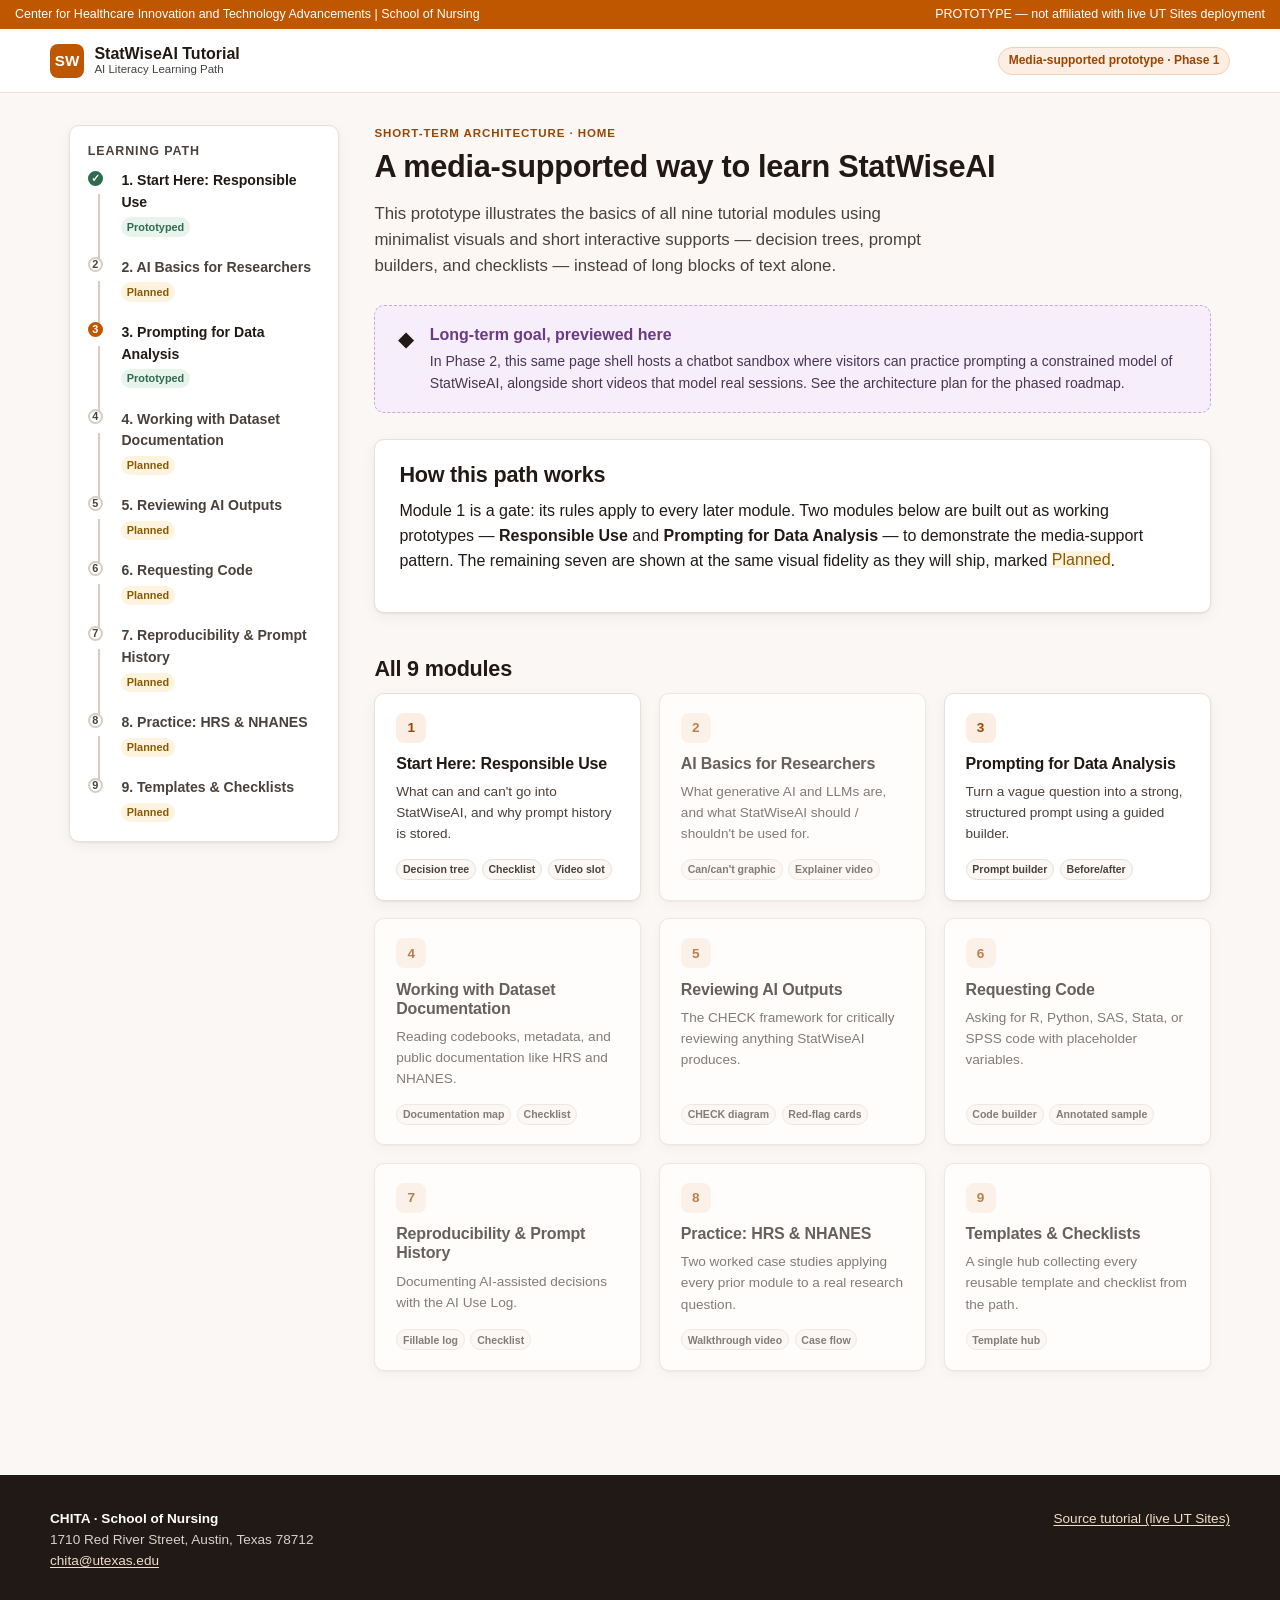
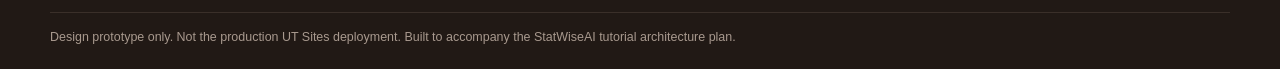
==== index.html @ 33d253f0 "StatWiseAI tutorial prototype — modules 1 and 3, preliminary user testing build" ====
<!DOCTYPE html>
<html lang="en">
<head>
<meta charset="UTF-8">
<meta name="viewport" content="width=device-width, initial-scale=1">
<title>StatWiseAI Tutorial — Media-Supported Learning Path (Prototype)</title>
<link rel="stylesheet" href="assets/styles.css">
</head>
<body>
<a class="skip-link" href="#main">Skip to main content</a>

<div class="brand-strip">
  <span>Center for Healthcare Innovation and Technology Advancements | School of Nursing</span>
  <span>PROTOTYPE — not affiliated with live UT Sites deployment</span>
</div>

<header class="site-header">
  <div class="site-header-inner">
    <a class="site-title" href="index.html">
      <span class="mark">SW</span>
      <span class="site-title-text">
        <strong>StatWiseAI Tutorial</strong>
        <span>AI Literacy Learning Path</span>
      </span>
    </a>
    <div class="header-actions">
      <span class="pill-badge">Media-supported prototype · Phase 1</span>
    </div>
  </div>
</header>

<div class="shell">
  <nav class="path-nav" aria-label="Tutorial module path">
    <h2>Learning path</h2>
    <ol>
      <li class="done">
        <span class="step-dot">✓</span>
        <a href="module-01-responsible-use.html">1. Start Here: Responsible Use</a>
        <span class="tag tag-built">Prototyped</span>
      </li>
      <li class="locked">
        <span class="step-dot">2</span>
        <a href="#" aria-disabled="true">2. AI Basics for Researchers</a>
        <span class="tag tag-planned">Planned</span>
      </li>
      <li class="active">
        <span class="step-dot">3</span>
        <a href="module-03-prompting.html">3. Prompting for Data Analysis</a>
        <span class="tag tag-built">Prototyped</span>
      </li>
      <li class="locked">
        <span class="step-dot">4</span>
        <a href="#" aria-disabled="true">4. Working with Dataset Documentation</a>
        <span class="tag tag-planned">Planned</span>
      </li>
      <li class="locked">
        <span class="step-dot">5</span>
        <a href="#" aria-disabled="true">5. Reviewing AI Outputs</a>
        <span class="tag tag-planned">Planned</span>
      </li>
      <li class="locked">
        <span class="step-dot">6</span>
        <a href="#" aria-disabled="true">6. Requesting Code</a>
        <span class="tag tag-planned">Planned</span>
      </li>
      <li class="locked">
        <span class="step-dot">7</span>
        <a href="#" aria-disabled="true">7. Reproducibility &amp; Prompt History</a>
        <span class="tag tag-planned">Planned</span>
      </li>
      <li class="locked">
        <span class="step-dot">8</span>
        <a href="#" aria-disabled="true">8. Practice: HRS &amp; NHANES</a>
        <span class="tag tag-planned">Planned</span>
      </li>
      <li class="locked">
        <span class="step-dot">9</span>
        <a href="#" aria-disabled="true">9. Templates &amp; Checklists</a>
        <span class="tag tag-planned">Planned</span>
      </li>
    </ol>
  </nav>

  <main class="content" id="main">
    <div class="page-head">
      <span class="eyebrow">Short-term architecture · Home</span>
      <h1>A media-supported way to learn StatWiseAI</h1>
      <p class="lede">This prototype illustrates the basics of all nine tutorial modules using minimalist visuals and short interactive supports — decision trees, prompt builders, and checklists — instead of long blocks of text alone.</p>
    </div>

    <div class="phase-banner">
      <span class="icon">◆</span>
      <div>
        <strong>Long-term goal, previewed here</strong>
        <p>In Phase 2, this same page shell hosts a chatbot sandbox where visitors can practice prompting a constrained model of StatWiseAI, alongside short videos that model real sessions. See the architecture plan for the phased roadmap.</p>
      </div>
    </div>

    <div class="card">
      <h2>How this path works</h2>
      <p>Module 1 is a gate: its rules apply to every later module. Two modules below are built out as working prototypes — <strong>Responsible Use</strong> and <strong>Prompting for Data Analysis</strong> — to demonstrate the media-support pattern. The remaining seven are shown at the same visual fidelity as they will ship, marked <span class="tag tag-planned" style="position:relative;top:-1px;">Planned</span>.</p>
    </div>

    <h2 style="margin-top:2em;">All 9 modules</h2>
    <div class="module-grid">

      <a class="module-card" href="module-01-responsible-use.html">
        <span class="num">1</span>
        <h3>Start Here: Responsible Use</h3>
        <p>What can and can't go into StatWiseAI, and why prompt history is stored.</p>
        <div class="media-tags"><span class="media-tag">Decision tree</span><span class="media-tag">Checklist</span><span class="media-tag">Video slot</span></div>
      </a>

      <div class="module-card disabled">
        <span class="num">2</span>
        <h3>AI Basics for Researchers</h3>
        <p>What generative AI and LLMs are, and what StatWiseAI should / shouldn't be used for.</p>
        <div class="media-tags"><span class="media-tag">Can/can't graphic</span><span class="media-tag">Explainer video</span></div>
      </div>

      <a class="module-card" href="module-03-prompting.html">
        <span class="num">3</span>
        <h3>Prompting for Data Analysis</h3>
        <p>Turn a vague question into a strong, structured prompt using a guided builder.</p>
        <div class="media-tags"><span class="media-tag">Prompt builder</span><span class="media-tag">Before/after</span></div>
      </a>

      <div class="module-card disabled">
        <span class="num">4</span>
        <h3>Working with Dataset Documentation</h3>
        <p>Reading codebooks, metadata, and public documentation like HRS and NHANES.</p>
        <div class="media-tags"><span class="media-tag">Documentation map</span><span class="media-tag">Checklist</span></div>
      </div>

      <div class="module-card disabled">
        <span class="num">5</span>
        <h3>Reviewing AI Outputs</h3>
        <p>The CHECK framework for critically reviewing anything StatWiseAI produces.</p>
        <div class="media-tags"><span class="media-tag">CHECK diagram</span><span class="media-tag">Red-flag cards</span></div>
      </div>

      <div class="module-card disabled">
        <span class="num">6</span>
        <h3>Requesting Code</h3>
        <p>Asking for R, Python, SAS, Stata, or SPSS code with placeholder variables.</p>
        <div class="media-tags"><span class="media-tag">Code builder</span><span class="media-tag">Annotated sample</span></div>
      </div>

      <div class="module-card disabled">
        <span class="num">7</span>
        <h3>Reproducibility &amp; Prompt History</h3>
        <p>Documenting AI-assisted decisions with the AI Use Log.</p>
        <div class="media-tags"><span class="media-tag">Fillable log</span><span class="media-tag">Checklist</span></div>
      </div>

      <div class="module-card disabled">
        <span class="num">8</span>
        <h3>Practice: HRS &amp; NHANES</h3>
        <p>Two worked case studies applying every prior module to a real research question.</p>
        <div class="media-tags"><span class="media-tag">Walkthrough video</span><span class="media-tag">Case flow</span></div>
      </div>

      <div class="module-card disabled">
        <span class="num">9</span>
        <h3>Templates &amp; Checklists</h3>
        <p>A single hub collecting every reusable template and checklist from the path.</p>
        <div class="media-tags"><span class="media-tag">Template hub</span></div>
      </div>

    </div>
  </main>
</div>

<footer class="site-footer">
  <div class="site-footer-inner">
    <div>
      <strong style="color:#fff;">CHITA · School of Nursing</strong><br>
      1710 Red River Street, Austin, Texas 78712<br>
      <a href="mailto:chita@utexas.edu">chita@utexas.edu</a>
    </div>
    <div>
      <a href="https://sites.utexas.edu/chita/statwiseai-tutorial/">Source tutorial (live UT Sites)</a>
    </div>
    <div class="fine">Design prototype only. Not the production UT Sites deployment. Built to accompany the StatWiseAI tutorial architecture plan.</div>
  </div>
</footer>

<script src="assets/app.js"></script>
</body>
</html>
---- assets/styles.css ----
/* ==========================================================================
   StatWiseAI Tutorial — Media-Supported Learning Site
   Minimalist design system prototype
   Brand reference: UT Austin School of Nursing / CHITA
   ========================================================================== */

:root {
  --ut-orange: #BF5700;
  --ut-orange-dark: #9C4500;
  --ut-orange-tint: #FCEEE2;
  --ink: #211915;
  --ink-soft: #4A413C;
  --paper: #FFFFFF;
  --paper-alt: #FAF7F4;
  --line: #E7DFD8;
  --line-strong: #D8CCC1;
  --success: #2E6B4F;
  --success-tint: #E8F3EE;
  --warn: #8A5A00;
  --warn-tint: #FDF3DE;
  --focus: #0B5FFF;
  --radius: 10px;
  --radius-sm: 6px;
  --shadow: 0 1px 2px rgba(33,25,21,0.06), 0 4px 14px rgba(33,25,21,0.05);
  --maxw: 1180px;
  --font: -apple-system, BlinkMacSystemFont, "Segoe UI", Helvetica, Arial, sans-serif;
}

* { box-sizing: border-box; }
html { scroll-behavior: smooth; }

body {
  margin: 0;
  font-family: var(--font);
  color: var(--ink);
  background: var(--paper-alt);
  line-height: 1.55;
  -webkit-font-smoothing: antialiased;
}

a { color: var(--ut-orange-dark); text-decoration: underline; text-underline-offset: 2px; }
a:hover { color: var(--ut-orange); }
a:focus-visible, button:focus-visible, input:focus-visible, [tabindex]:focus-visible {
  outline: 3px solid var(--focus);
  outline-offset: 2px;
}

h1, h2, h3, h4 { line-height: 1.2; font-weight: 700; margin: 0 0 .5em; letter-spacing: -0.01em; }
h1 { font-size: clamp(1.7rem, 2.4vw, 2.3rem); }
h2 { font-size: 1.35rem; }
h3 { font-size: 1.05rem; }
p { margin: 0 0 1em; }
ul, ol { margin: 0 0 1em; padding-left: 1.2em; }
.small { font-size: .85rem; color: var(--ink-soft); }
.eyebrow {
  text-transform: uppercase;
  font-size: .72rem;
  font-weight: 700;
  letter-spacing: .08em;
  color: var(--ut-orange-dark);
  margin-bottom: .4em;
  display: block;
}

/* Skip link */
.skip-link {
  position: absolute; left: -999px; top: 0; background: var(--ink); color: #fff;
  padding: .6em 1em; z-index: 200; border-radius: 0 0 6px 0;
}
.skip-link:focus { left: 0; }

/* ---------- Top bar (brand strip) ---------- */
.brand-strip {
  background: var(--ut-orange);
  color: #fff;
  font-size: .78rem;
  padding: .4em 1.2em;
  display: flex;
  justify-content: space-between;
  gap: 1em;
}
.brand-strip a { color: #fff; text-decoration: none; opacity: .92; }
.brand-strip a:hover { text-decoration: underline; }

/* ---------- Header ---------- */
.site-header {
  background: var(--paper);
  border-bottom: 1px solid var(--line);
  padding: .9em 1.2em;
  position: sticky;
  top: 0;
  z-index: 100;
}
.site-header-inner {
  max-width: var(--maxw);
  margin: 0 auto;
  display: flex;
  align-items: center;
  justify-content: space-between;
  gap: 1em;
}
.site-title {
  display: flex;
  align-items: center;
  gap: .65em;
  text-decoration: none;
  color: var(--ink);
}
.site-title .mark {
  width: 34px; height: 34px; border-radius: 8px;
  background: var(--ut-orange);
  color: #fff; display: flex; align-items: center; justify-content: center;
  font-weight: 800; font-size: .95rem; flex-shrink: 0;
}
.site-title-text { line-height: 1.15; }
.site-title-text strong { display: block; font-size: 1rem; }
.site-title-text span { display: block; font-size: .72rem; color: var(--ink-soft); }

.header-actions { display: flex; align-items: center; gap: .8em; font-size: .85rem; }
.pill-badge {
  background: var(--ut-orange-tint);
  color: var(--ut-orange-dark);
  border: 1px solid #F0D3B5;
  border-radius: 999px;
  padding: .3em .8em;
  font-size: .75rem;
  font-weight: 600;
  white-space: nowrap;
}

/* ---------- Layout shell ---------- */
.shell {
  max-width: var(--maxw);
  margin: 0 auto;
  display: grid;
  grid-template-columns: 270px 1fr;
  gap: 2.2em;
  padding: 2em 1.2em 4em;
  align-items: start;
}
@media (max-width: 880px) {
  .shell { grid-template-columns: 1fr; }
}

/* ---------- Sidebar nav ---------- */
.path-nav {
  position: sticky;
  top: 78px;
  background: var(--paper);
  border: 1px solid var(--line);
  border-radius: var(--radius);
  padding: 1.1em;
  box-shadow: var(--shadow);
}
.path-nav h2 {
  font-size: .78rem;
  text-transform: uppercase;
  letter-spacing: .07em;
  color: var(--ink-soft);
  margin-bottom: .9em;
}
.path-nav ol { list-style: none; margin: 0; padding: 0; }
.path-nav li { position: relative; padding-left: 2.1em; padding-bottom: 1.15em; }
.path-nav li:last-child { padding-bottom: 0; }
.path-nav li::before {
  content: "";
  position: absolute; left: .62em; top: 1.5em; bottom: -.2em; width: 2px;
  background: var(--line-strong);
}
.path-nav li:last-child::before { display: none; }
.step-dot {
  position: absolute; left: 0; top: .05em;
  width: 1.4em; height: 1.4em; border-radius: 50%;
  display: flex; align-items: center; justify-content: center;
  font-size: .68rem; font-weight: 800;
  border: 2px solid var(--line-strong);
  background: var(--paper); color: var(--ink-soft);
}
.path-nav li.done .step-dot { background: var(--success); border-color: var(--success); color: #fff; }
.path-nav li.active .step-dot { background: var(--ut-orange); border-color: var(--ut-orange); color: #fff; }
.path-nav a { display: block; text-decoration: none; color: var(--ink); font-weight: 600; font-size: .88rem; }
.path-nav li.locked a { color: var(--ink-soft); pointer-events: none; }
.path-nav a:hover { color: var(--ut-orange-dark); }
.path-nav .tag {
  display: inline-block; margin-top: .3em; font-size: .68rem; font-weight: 700;
  padding: .12em .5em; border-radius: 999px;
}
.tag.tag-built { background: var(--success-tint); color: var(--success); }
.tag.tag-planned { background: var(--warn-tint); color: var(--warn); }

/* ---------- Main content ---------- */
main.content { min-width: 0; }
.page-head { margin-bottom: 1.6em; }
.page-head .eyebrow { margin-bottom: .5em; }
.lede { font-size: 1.05rem; color: var(--ink-soft); max-width: 62ch; }

.card {
  background: var(--paper);
  border: 1px solid var(--line);
  border-radius: var(--radius);
  padding: 1.4em 1.5em;
  margin-bottom: 1.5em;
  box-shadow: var(--shadow);
}
.card > h2:first-child, .card > h3:first-child { margin-top: 0; }
.card.card-warn { background: #FBEAE8; border-color: #F1C3BE; }
.card.card-warn h2 { color: #A3332B; }

.grid-2 { display: grid; grid-template-columns: 1fr 1fr; gap: 1.5em; }
@media (max-width: 720px) { .grid-2 { grid-template-columns: 1fr; } }

/* ---------- Media slot (video placeholder) ---------- */
.media-slot {
  border: 1.5px dashed var(--line-strong);
  border-radius: var(--radius);
  background: var(--paper-alt);
  padding: 1.5em;
  display: flex;
  gap: 1em;
  align-items: flex-start;
}
.media-slot .icon {
  flex-shrink: 0; width: 44px; height: 44px; border-radius: 50%;
  background: var(--ut-orange-tint); color: var(--ut-orange-dark);
  display: flex; align-items: center; justify-content: center; font-size: 1.2rem;
}
.media-slot h4 { margin: 0 0 .3em; }
.media-slot .small { margin-bottom: .5em; }

/* ---------- Checklist widget ---------- */
.checklist { list-style: none; margin: 0; padding: 0; }
.checklist li {
  display: flex; align-items: flex-start; gap: .7em;
  padding: .55em 0; border-bottom: 1px solid var(--line);
}
.checklist li:last-child { border-bottom: none; }
.checklist input[type=checkbox] {
  margin-top: .2em; width: 18px; height: 18px; accent-color: var(--ut-orange);
  flex-shrink: 0;
}
.checklist label { cursor: pointer; }
.checklist li.checked label { color: var(--ink-soft); text-decoration: line-through; text-decoration-color: var(--line-strong); }

/* ---------- Prompt anatomy diagram (recommended prompt structure) ---------- */
.prompt-anatomy {
  display: grid;
  grid-template-columns: repeat(3, 1fr);
  gap: .8em;
  margin-top: .3em;
}
@media (max-width: 780px) { .prompt-anatomy { grid-template-columns: repeat(2, 1fr); } }
@media (max-width: 460px) { .prompt-anatomy { grid-template-columns: 1fr; } }

.pa-toggle {
  position: relative;
  width: 100%;
  display: flex;
  flex-direction: column;
  align-items: flex-start;
  gap: .5em;
  background: var(--paper-alt);
  border: 1.5px solid var(--line);
  border-radius: var(--radius);
  padding: 1em 1.1em 1.1em;
  cursor: pointer;
  text-align: left;
  font-family: var(--font);
  transition: border-color .15s ease, background .15s ease;
}
.pa-toggle:hover { border-color: var(--ut-orange); }
.pa-toggle[aria-expanded="true"] { background: var(--ut-orange-tint); border-color: var(--ut-orange); }
.pa-indicator {
  position: absolute; top: .7em; right: .8em;
  width: 1.4em; height: 1.4em; border-radius: 50%;
  background: var(--paper); border: 1px solid var(--line-strong);
  display: flex; align-items: center; justify-content: center;
  font-size: .85rem; font-weight: 700; color: var(--ink-soft); line-height: 1;
}
.pa-toggle[aria-expanded="true"] .pa-indicator { background: var(--ut-orange); border-color: var(--ut-orange); color: #fff; }
.pa-icon { color: var(--ut-orange-dark); }
.pa-icon svg { display: block; width: 24px; height: 24px; }
.pa-title { font-weight: 700; font-size: .88rem; color: var(--ink); line-height: 1.3; }
.pa-pop {
  margin-top: .5em;
  padding: .7em .9em;
  background: var(--paper);
  border: 1px solid var(--line);
  border-left: 3px solid var(--ut-orange);
  border-radius: 0 var(--radius-sm) var(--radius-sm) 0;
  font-size: .85rem;
}
.pa-pop p { margin: 0 0 .4em; }
.pa-pop p:last-child { margin-bottom: 0; }

/* ---------- Fragment popups (checklist item -> exact prompt text) ---------- */
.frag-item { flex: 1; min-width: 0; }
.frag-row { display: flex; align-items: center; justify-content: space-between; gap: .8em; flex-wrap: wrap; }
.frag-toggle {
  flex-shrink: 0;
  border: 1.5px solid var(--line-strong);
  background: var(--paper);
  color: var(--ink-soft);
  font-weight: 700;
  font-size: .72rem;
  padding: .25em .75em;
  border-radius: 999px;
  cursor: pointer;
  transition: background .15s ease, color .15s ease, border-color .15s ease;
}
.frag-toggle:hover { border-color: var(--ut-orange); color: var(--ut-orange-dark); }
.frag-toggle[aria-expanded="true"] { background: var(--ut-orange); border-color: var(--ut-orange); color: #fff; }
.frag-pop {
  margin: .5em 0 0;
  padding: .6em .85em;
  background: var(--ut-orange-tint);
  border-left: 3px solid var(--ut-orange);
  border-radius: 0 var(--radius-sm) var(--radius-sm) 0;
  font-style: italic;
  font-size: .85rem;
  color: var(--ut-orange-dark);
}

.progress-track {
  height: 8px; background: var(--line); border-radius: 999px; overflow: hidden; margin: .8em 0 .3em;
}
.progress-fill { height: 100%; background: var(--ut-orange); width: 0%; transition: width .3s ease; }
.progress-label { font-size: .8rem; color: var(--ink-soft); }

/* ---------- Decision tree widget ---------- */
.decision-tree { }
.dt-question {
  background: var(--paper-alt);
  border: 1px solid var(--line);
  border-radius: var(--radius);
  padding: 1.1em 1.3em;
  margin-bottom: .8em;
}
.dt-question p { margin: 0 0 .8em; font-weight: 600; }
.dt-choices { display: flex; gap: .6em; flex-wrap: wrap; }
.btn {
  border: 1.5px solid var(--ut-orange);
  background: var(--paper);
  color: var(--ut-orange-dark);
  font-weight: 700; font-size: .85rem;
  padding: .5em 1.1em; border-radius: 999px; cursor: pointer;
  transition: background .15s ease, color .15s ease;
}
.btn:hover { background: var(--ut-orange); color: #fff; }
.btn.btn-quiet {
  border-color: var(--line-strong); color: var(--ink-soft);
}
.btn.btn-quiet:hover { background: var(--paper-alt); color: var(--ink); }
.dt-result {
  border-radius: var(--radius);
  padding: 1.1em 1.3em;
  font-weight: 600;
  display: none;
}
.dt-result.show { display: block; }
.dt-result.ok { background: var(--success-tint); color: var(--success); border: 1px solid #BFE0D0; }
.dt-result.no { background: #FBEAE8; color: #A3332B; border: 1px solid #F1C3BE; }
.dt-result.ask { background: var(--warn-tint); color: var(--warn); border: 1px solid #F0DDA6; }
.dt-trail { display: flex; gap: .4em; flex-wrap: wrap; margin-bottom: 1em; }
.dt-trail span { font-size: .72rem; background: var(--paper-alt); border: 1px solid var(--line); padding: .2em .6em; border-radius: 999px; color: var(--ink-soft); }

/* ---------- Prompt builder widget ---------- */
.pb-form { display: grid; gap: .9em; }
.pb-field label { display: block; font-size: .8rem; font-weight: 700; margin-bottom: .3em; color: var(--ink-soft); }
.pb-field input[type=text], .pb-field textarea, .pb-field select {
  width: 100%; border: 1.5px solid var(--line-strong); border-radius: var(--radius-sm);
  padding: .55em .7em; font-family: var(--font); font-size: .9rem; background: var(--paper);
}
.pb-field textarea { resize: vertical; min-height: 3em; }
.pb-checks { display: flex; flex-wrap: wrap; gap: .5em; }
.pb-checks label {
  display: flex; align-items: center; gap: .4em; font-size: .82rem;
  border: 1px solid var(--line-strong); border-radius: 999px; padding: .35em .8em; cursor: pointer;
  font-weight: 500; color: var(--ink);
}
.pb-checks input { accent-color: var(--ut-orange); }

.pb-output {
  background: var(--ink);
  color: #F5EFE9;
  border-radius: var(--radius);
  padding: 1.2em 1.3em;
  font-family: ui-monospace, SFMono-Regular, Menlo, Consolas, monospace;
  font-size: .85rem;
  white-space: pre-wrap;
  line-height: 1.6;
  min-height: 6em;
}
.pb-output-head { display: flex; justify-content: space-between; align-items: center; margin-bottom: .7em; }
.pb-output-head .small { color: #C9BDB2; }

/* ---------- Compare table (weak vs strong prompt) ---------- */
.compare { display: grid; grid-template-columns: 1fr 1fr; gap: 1em; }
@media (max-width: 720px) { .compare { grid-template-columns: 1fr; } }
.compare .col { border-radius: var(--radius); padding: 1em 1.2em; border: 1px solid var(--line); }
.compare .weak { background: #FBEAE8; border-color: #F1C3BE; }
.compare .strong { background: var(--success-tint); border-color: #BFE0D0; }
.compare h4 { margin-top: 0; font-size: .78rem; text-transform: uppercase; letter-spacing: .05em; }
.compare .weak h4 { color: #A3332B; }
.compare .strong h4 { color: var(--success); }
.compare blockquote { margin: 0; font-style: italic; font-size: .92rem; }

/* ---------- CHECK framework diagram (module 5 preview) ---------- */
.check-grid { display: grid; grid-template-columns: repeat(5, 1fr); gap: .7em; }
@media (max-width: 880px) { .check-grid { grid-template-columns: repeat(2, 1fr); } }
.check-letter {
  background: var(--paper-alt); border: 1px solid var(--line); border-radius: var(--radius);
  padding: 1em .8em; text-align: center;
}
.check-letter .big { font-size: 1.6rem; font-weight: 800; color: var(--ut-orange); display: block; }
.check-letter .label { font-size: .78rem; font-weight: 700; margin-top: .3em; display: block; }

/* ---------- Module grid on home ---------- */
.module-grid { display: grid; grid-template-columns: repeat(3, 1fr); gap: 1.1em; }
@media (max-width: 980px) { .module-grid { grid-template-columns: repeat(2, 1fr); } }
@media (max-width: 620px) { .module-grid { grid-template-columns: 1fr; } }
.module-card {
  background: var(--paper); border: 1px solid var(--line); border-radius: var(--radius);
  padding: 1.2em 1.3em; box-shadow: var(--shadow); display: flex; flex-direction: column; gap: .5em;
  text-decoration: none; color: var(--ink); position: relative;
}
.module-card:hover { border-color: var(--ut-orange); }
.module-card .num {
  width: 30px; height: 30px; border-radius: 8px; background: var(--ut-orange-tint);
  color: var(--ut-orange-dark); display: flex; align-items: center; justify-content: center;
  font-weight: 800; font-size: .85rem;
}
.module-card h3 { margin: .2em 0 0; font-size: 1rem; }
.module-card p { font-size: .85rem; color: var(--ink-soft); margin: 0; flex-grow: 1; }
.module-card .media-tags { display: flex; gap: .35em; flex-wrap: wrap; margin-top: .4em; }
.media-tag { font-size: .66rem; font-weight: 700; background: var(--paper-alt); border: 1px solid var(--line); border-radius: 999px; padding: .15em .55em; color: var(--ink-soft); }
.module-card.disabled { opacity: .68; cursor: default; }
.module-card.disabled:hover { border-color: var(--line); }

/* ---------- Phase banner ---------- */
.phase-banner {
  border: 1.5px dashed #C9A6D8;
  background: #F6EEFA;
  border-radius: var(--radius);
  padding: 1.1em 1.4em;
  margin-bottom: 1.6em;
  display: flex;
  gap: 1em;
  align-items: flex-start;
}
.phase-banner .icon { font-size: 1.3rem; }
.phase-banner strong { display: block; margin-bottom: .2em; color: #6B3B85; }
.phase-banner p { margin: 0; font-size: .88rem; color: #4A3556; }

/* ---------- Footer ---------- */
.site-footer {
  background: var(--ink);
  color: #D9CFC7;
  padding: 2.4em 1.2em 1.6em;
  margin-top: 3em;
  font-size: .85rem;
}
.site-footer-inner { max-width: var(--maxw); margin: 0 auto; display: flex; justify-content: space-between; flex-wrap: wrap; gap: 1.5em; }
.site-footer a { color: #F0DCC8; }
.site-footer .fine { width: 100%; border-top: 1px solid #3A2F29; margin-top: 1.6em; padding-top: 1.2em; color: #A8998E; font-size: .78rem; }
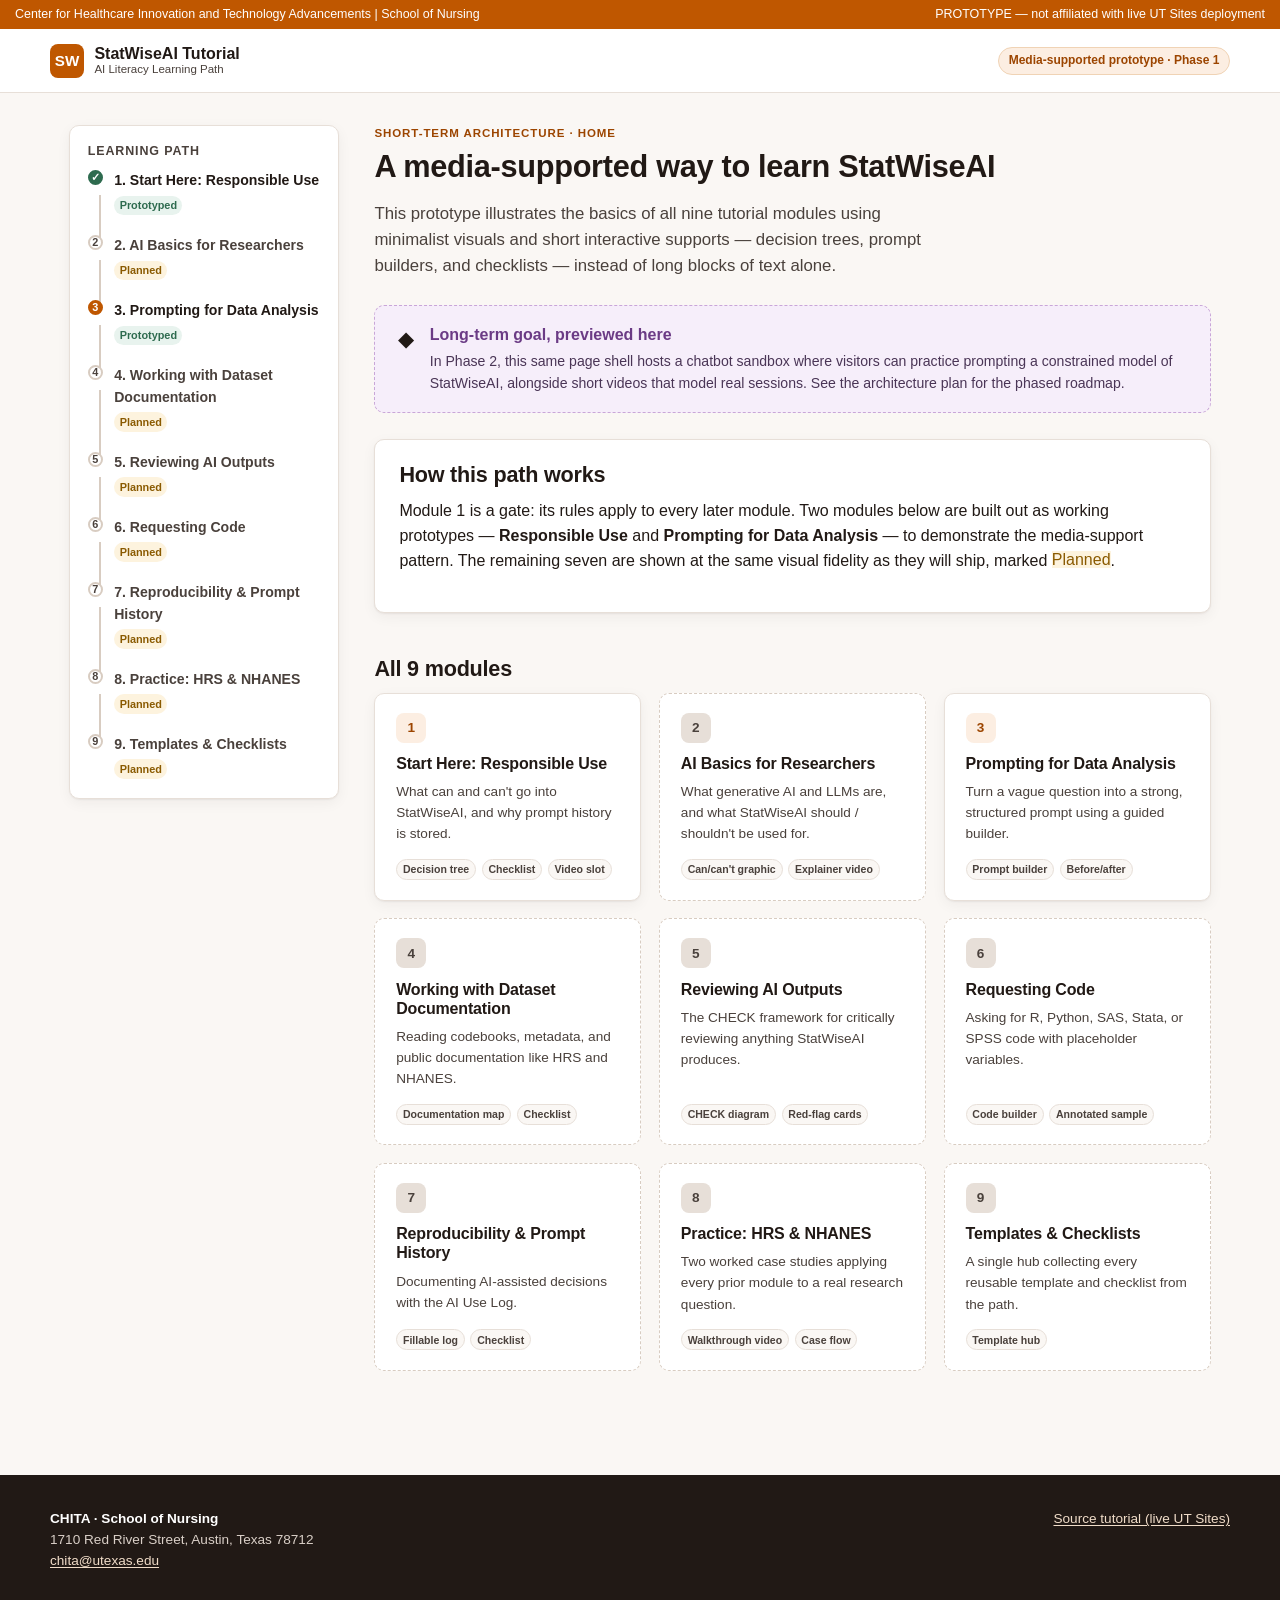
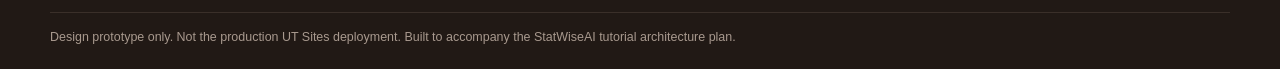
==== commit 06908220: "WCAG/ARIA remediation + nav layout fix Site-wide WCAG/ARIA fixes (5 audit findings): - Removed opaci" ====
--- a/index.html
+++ b/index.html
@@ -34,49 +34,67 @@
     <h2>Learning path</h2>
     <ol>
       <li class="done">
-        <span class="step-dot">✓</span>
-        <a href="module-01-responsible-use.html">1. Start Here: Responsible Use</a>
-        <span class="tag tag-built">Prototyped</span>
-      </li>
-      <li class="locked">
-        <span class="step-dot">2</span>
-        <a href="#" aria-disabled="true">2. AI Basics for Researchers</a>
-        <span class="tag tag-planned">Planned</span>
+        <span class="step-dot" aria-hidden="true">✓</span>
+        <span class="step-body">
+          <a class="step-label" href="module-01-responsible-use.html">1. Start Here: Responsible Use</a>
+          <span class="tag tag-built">Prototyped</span>
+        </span>
+      </li>
+      <li class="locked">
+        <span class="step-dot" aria-hidden="true">2</span>
+        <span class="step-body">
+          <span class="step-label">2. AI Basics for Researchers</span>
+          <span class="tag tag-planned">Planned</span>
+        </span>
       </li>
       <li class="active">
-        <span class="step-dot">3</span>
-        <a href="module-03-prompting.html">3. Prompting for Data Analysis</a>
-        <span class="tag tag-built">Prototyped</span>
-      </li>
-      <li class="locked">
-        <span class="step-dot">4</span>
-        <a href="#" aria-disabled="true">4. Working with Dataset Documentation</a>
-        <span class="tag tag-planned">Planned</span>
-      </li>
-      <li class="locked">
-        <span class="step-dot">5</span>
-        <a href="#" aria-disabled="true">5. Reviewing AI Outputs</a>
-        <span class="tag tag-planned">Planned</span>
-      </li>
-      <li class="locked">
-        <span class="step-dot">6</span>
-        <a href="#" aria-disabled="true">6. Requesting Code</a>
-        <span class="tag tag-planned">Planned</span>
-      </li>
-      <li class="locked">
-        <span class="step-dot">7</span>
-        <a href="#" aria-disabled="true">7. Reproducibility &amp; Prompt History</a>
-        <span class="tag tag-planned">Planned</span>
-      </li>
-      <li class="locked">
-        <span class="step-dot">8</span>
-        <a href="#" aria-disabled="true">8. Practice: HRS &amp; NHANES</a>
-        <span class="tag tag-planned">Planned</span>
-      </li>
-      <li class="locked">
-        <span class="step-dot">9</span>
-        <a href="#" aria-disabled="true">9. Templates &amp; Checklists</a>
-        <span class="tag tag-planned">Planned</span>
+        <span class="step-dot" aria-hidden="true">3</span>
+        <span class="step-body">
+          <a class="step-label" href="module-03-prompting.html">3. Prompting for Data Analysis</a>
+          <span class="tag tag-built">Prototyped</span>
+        </span>
+      </li>
+      <li class="locked">
+        <span class="step-dot" aria-hidden="true">4</span>
+        <span class="step-body">
+          <span class="step-label">4. Working with Dataset Documentation</span>
+          <span class="tag tag-planned">Planned</span>
+        </span>
+      </li>
+      <li class="locked">
+        <span class="step-dot" aria-hidden="true">5</span>
+        <span class="step-body">
+          <span class="step-label">5. Reviewing AI Outputs</span>
+          <span class="tag tag-planned">Planned</span>
+        </span>
+      </li>
+      <li class="locked">
+        <span class="step-dot" aria-hidden="true">6</span>
+        <span class="step-body">
+          <span class="step-label">6. Requesting Code</span>
+          <span class="tag tag-planned">Planned</span>
+        </span>
+      </li>
+      <li class="locked">
+        <span class="step-dot" aria-hidden="true">7</span>
+        <span class="step-body">
+          <span class="step-label">7. Reproducibility &amp; Prompt History</span>
+          <span class="tag tag-planned">Planned</span>
+        </span>
+      </li>
+      <li class="locked">
+        <span class="step-dot" aria-hidden="true">8</span>
+        <span class="step-body">
+          <span class="step-label">8. Practice: HRS &amp; NHANES</span>
+          <span class="tag tag-planned">Planned</span>
+        </span>
+      </li>
+      <li class="locked">
+        <span class="step-dot" aria-hidden="true">9</span>
+        <span class="step-body">
+          <span class="step-label">9. Templates &amp; Checklists</span>
+          <span class="tag tag-planned">Planned</span>
+        </span>
       </li>
     </ol>
   </nav>
@@ -89,7 +107,7 @@
     </div>
 
     <div class="phase-banner">
-      <span class="icon">◆</span>
+      <span class="icon" aria-hidden="true">◆</span>
       <div>
         <strong>Long-term goal, previewed here</strong>
         <p>In Phase 2, this same page shell hosts a chatbot sandbox where visitors can practice prompting a constrained model of StatWiseAI, alongside short videos that model real sessions. See the architecture plan for the phased roadmap.</p>
--- a/assets/styles.css
+++ b/assets/styles.css
@@ -31,6 +31,7 @@
 
 body {
   margin: 0;
+  min-width: 320px;
   font-family: var(--font);
   color: var(--ink);
   background: var(--paper-alt);
@@ -146,6 +147,7 @@
 .path-nav {
   position: sticky;
   top: 78px;
+  min-width: 0;
   background: var(--paper);
   border: 1px solid var(--line);
   border-radius: var(--radius);
@@ -160,16 +162,19 @@
   margin-bottom: .9em;
 }
 .path-nav ol { list-style: none; margin: 0; padding: 0; }
-.path-nav li { position: relative; padding-left: 2.1em; padding-bottom: 1.15em; }
+.path-nav li {
+  position: relative; padding-bottom: 1.15em;
+  display: flex; align-items: flex-start; gap: .7em;
+}
 .path-nav li:last-child { padding-bottom: 0; }
 .path-nav li::before {
   content: "";
-  position: absolute; left: .62em; top: 1.5em; bottom: -.2em; width: 2px;
+  position: absolute; left: .68em; top: 1.55em; bottom: -.2em; width: 2px;
   background: var(--line-strong);
 }
 .path-nav li:last-child::before { display: none; }
 .step-dot {
-  position: absolute; left: 0; top: .05em;
+  flex: 0 0 auto;
   width: 1.4em; height: 1.4em; border-radius: 50%;
   display: flex; align-items: center; justify-content: center;
   font-size: .68rem; font-weight: 800;
@@ -178,9 +183,10 @@
 }
 .path-nav li.done .step-dot { background: var(--success); border-color: var(--success); color: #fff; }
 .path-nav li.active .step-dot { background: var(--ut-orange); border-color: var(--ut-orange); color: #fff; }
-.path-nav a { display: block; text-decoration: none; color: var(--ink); font-weight: 600; font-size: .88rem; }
-.path-nav li.locked a { color: var(--ink-soft); pointer-events: none; }
-.path-nav a:hover { color: var(--ut-orange-dark); }
+.step-body { flex: 1 1 auto; min-width: 0; }
+.path-nav .step-label { display: block; text-decoration: none; color: var(--ink); font-weight: 600; font-size: .88rem; overflow-wrap: break-word; }
+.path-nav li.locked .step-label { color: var(--ink-soft); }
+.path-nav a.step-label:hover { color: var(--ut-orange-dark); }
 .path-nav .tag {
   display: inline-block; margin-top: .3em; font-size: .68rem; font-weight: 700;
   padding: .12em .5em; border-radius: 999px;
@@ -224,7 +230,7 @@
   background: var(--ut-orange-tint); color: var(--ut-orange-dark);
   display: flex; align-items: center; justify-content: center; font-size: 1.2rem;
 }
-.media-slot h4 { margin: 0 0 .3em; }
+.media-slot h2 { margin: 0 0 .3em; }
 .media-slot .small { margin-bottom: .5em; }
 
 /* ---------- Checklist widget ---------- */
@@ -366,6 +372,8 @@
 /* ---------- Prompt builder widget ---------- */
 .pb-form { display: grid; gap: .9em; }
 .pb-field label { display: block; font-size: .8rem; font-weight: 700; margin-bottom: .3em; color: var(--ink-soft); }
+fieldset.pb-field { border: 0; margin: 0; padding: 0; }
+.pb-field legend { display: block; font-size: .8rem; font-weight: 700; margin-bottom: .3em; color: var(--ink-soft); padding: 0; width: 100%; }
 .pb-field input[type=text], .pb-field textarea, .pb-field select {
   width: 100%; border: 1.5px solid var(--line-strong); border-radius: var(--radius-sm);
   padding: .55em .7em; font-family: var(--font); font-size: .9rem; background: var(--paper);
@@ -399,9 +407,9 @@
 .compare .col { border-radius: var(--radius); padding: 1em 1.2em; border: 1px solid var(--line); }
 .compare .weak { background: #FBEAE8; border-color: #F1C3BE; }
 .compare .strong { background: var(--success-tint); border-color: #BFE0D0; }
-.compare h4 { margin-top: 0; font-size: .78rem; text-transform: uppercase; letter-spacing: .05em; }
-.compare .weak h4 { color: #A3332B; }
-.compare .strong h4 { color: var(--success); }
+.compare h3 { margin-top: 0; font-size: .78rem; text-transform: uppercase; letter-spacing: .05em; }
+.compare .weak h3 { color: #A3332B; }
+.compare .strong h3 { color: var(--success); }
 .compare blockquote { margin: 0; font-style: italic; font-size: .92rem; }
 
 /* ---------- CHECK framework diagram (module 5 preview) ---------- */
@@ -433,8 +441,9 @@
 .module-card p { font-size: .85rem; color: var(--ink-soft); margin: 0; flex-grow: 1; }
 .module-card .media-tags { display: flex; gap: .35em; flex-wrap: wrap; margin-top: .4em; }
 .media-tag { font-size: .66rem; font-weight: 700; background: var(--paper-alt); border: 1px solid var(--line); border-radius: 999px; padding: .15em .55em; color: var(--ink-soft); }
-.module-card.disabled { opacity: .68; cursor: default; }
-.module-card.disabled:hover { border-color: var(--line); }
+.module-card.disabled { cursor: default; box-shadow: none; border-style: dashed; border-color: var(--line-strong); }
+.module-card.disabled:hover { border-color: var(--line-strong); }
+.module-card.disabled .num { background: var(--line); color: var(--ink-soft); }
 
 /* ---------- Phase banner ---------- */
 .phase-banner {
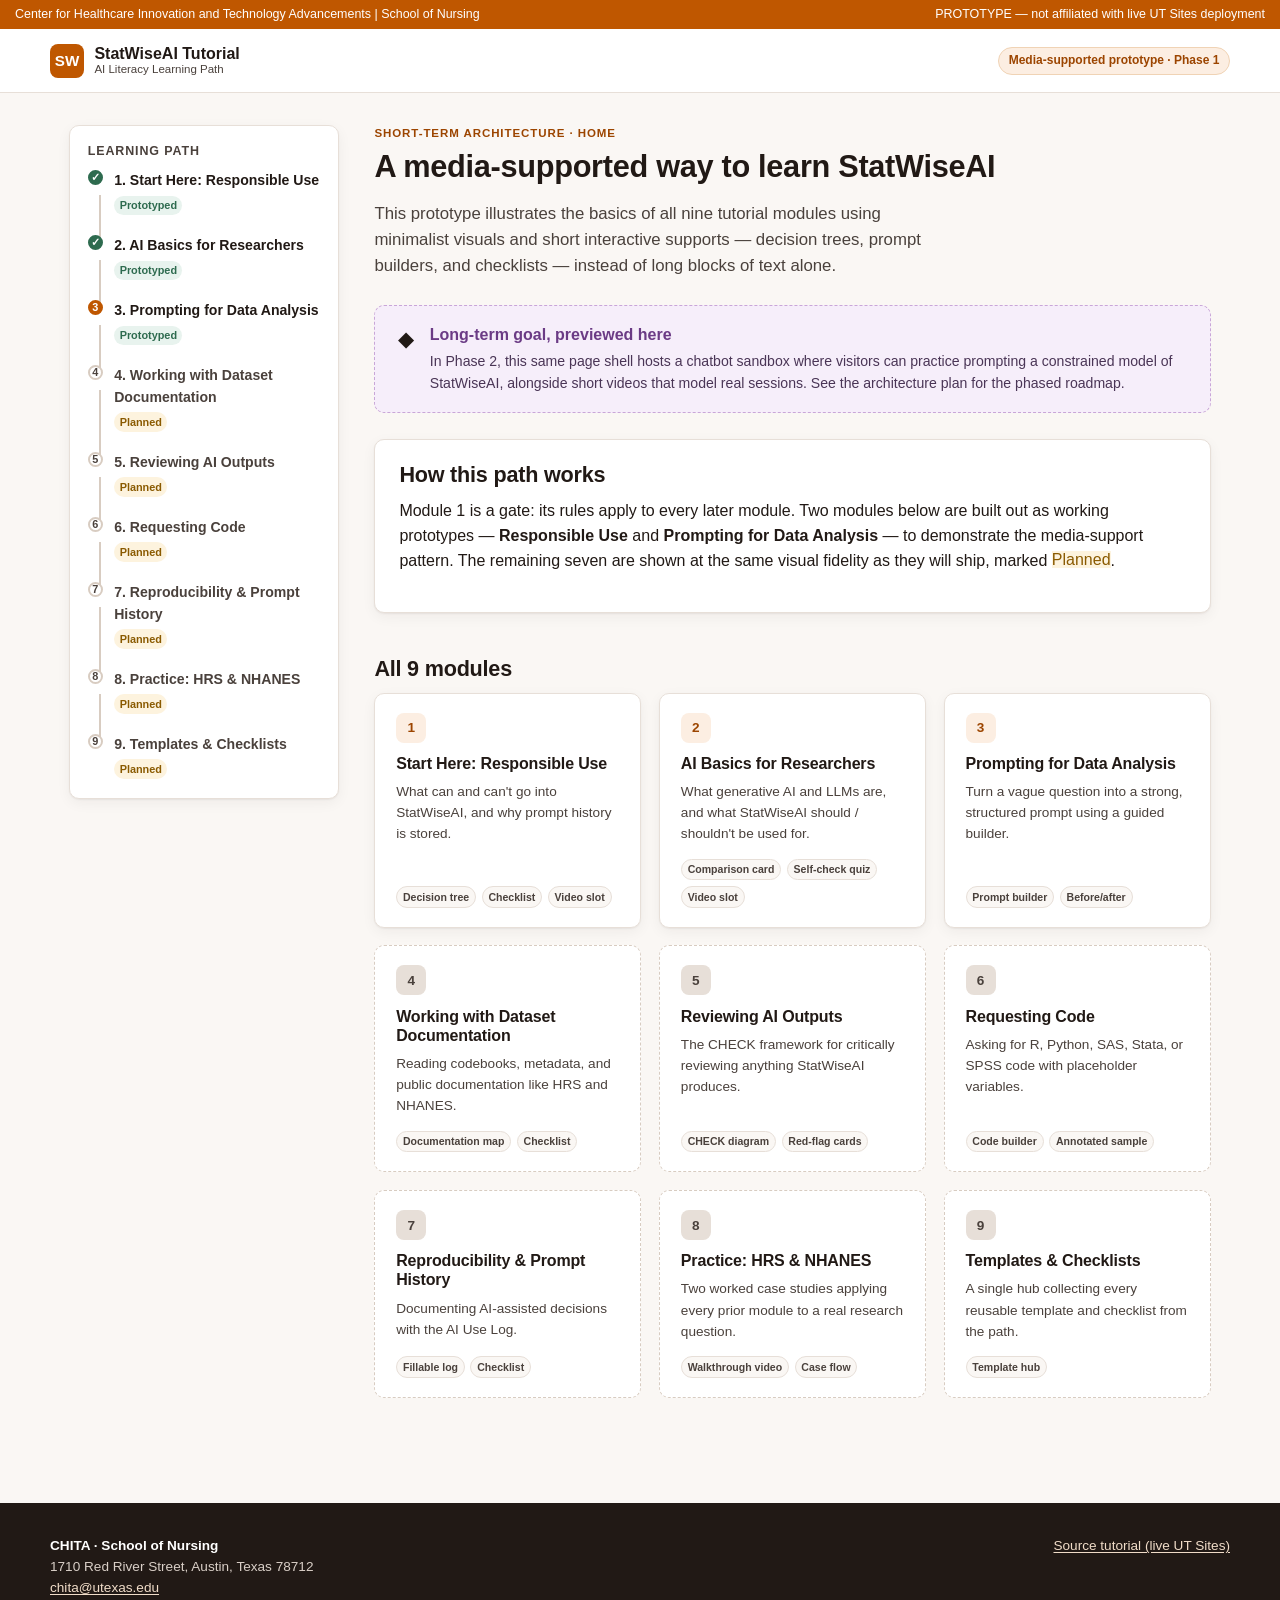
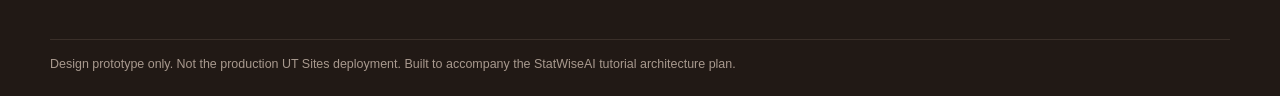
==== commit 4af5da1b: "Module 2: AI Basics for Researchers Built from scratch per module-page-build-playbook. Client sign-o" ====
--- a/index.html
+++ b/index.html
@@ -40,11 +40,11 @@
           <span class="tag tag-built">Prototyped</span>
         </span>
       </li>
-      <li class="locked">
-        <span class="step-dot" aria-hidden="true">2</span>
-        <span class="step-body">
-          <span class="step-label">2. AI Basics for Researchers</span>
-          <span class="tag tag-planned">Planned</span>
+      <li class="done">
+        <span class="step-dot" aria-hidden="true">✓</span>
+        <span class="step-body">
+          <a class="step-label" href="module-02-ai-basics.html">2. AI Basics for Researchers</a>
+          <span class="tag tag-built">Prototyped</span>
         </span>
       </li>
       <li class="active">
@@ -129,12 +129,12 @@
         <div class="media-tags"><span class="media-tag">Decision tree</span><span class="media-tag">Checklist</span><span class="media-tag">Video slot</span></div>
       </a>
 
-      <div class="module-card disabled">
+      <a class="module-card" href="module-02-ai-basics.html">
         <span class="num">2</span>
         <h3>AI Basics for Researchers</h3>
         <p>What generative AI and LLMs are, and what StatWiseAI should / shouldn't be used for.</p>
-        <div class="media-tags"><span class="media-tag">Can/can't graphic</span><span class="media-tag">Explainer video</span></div>
-      </div>
+        <div class="media-tags"><span class="media-tag">Comparison card</span><span class="media-tag">Self-check quiz</span><span class="media-tag">Video slot</span></div>
+      </a>
 
       <a class="module-card" href="module-03-prompting.html">
         <span class="num">3</span>
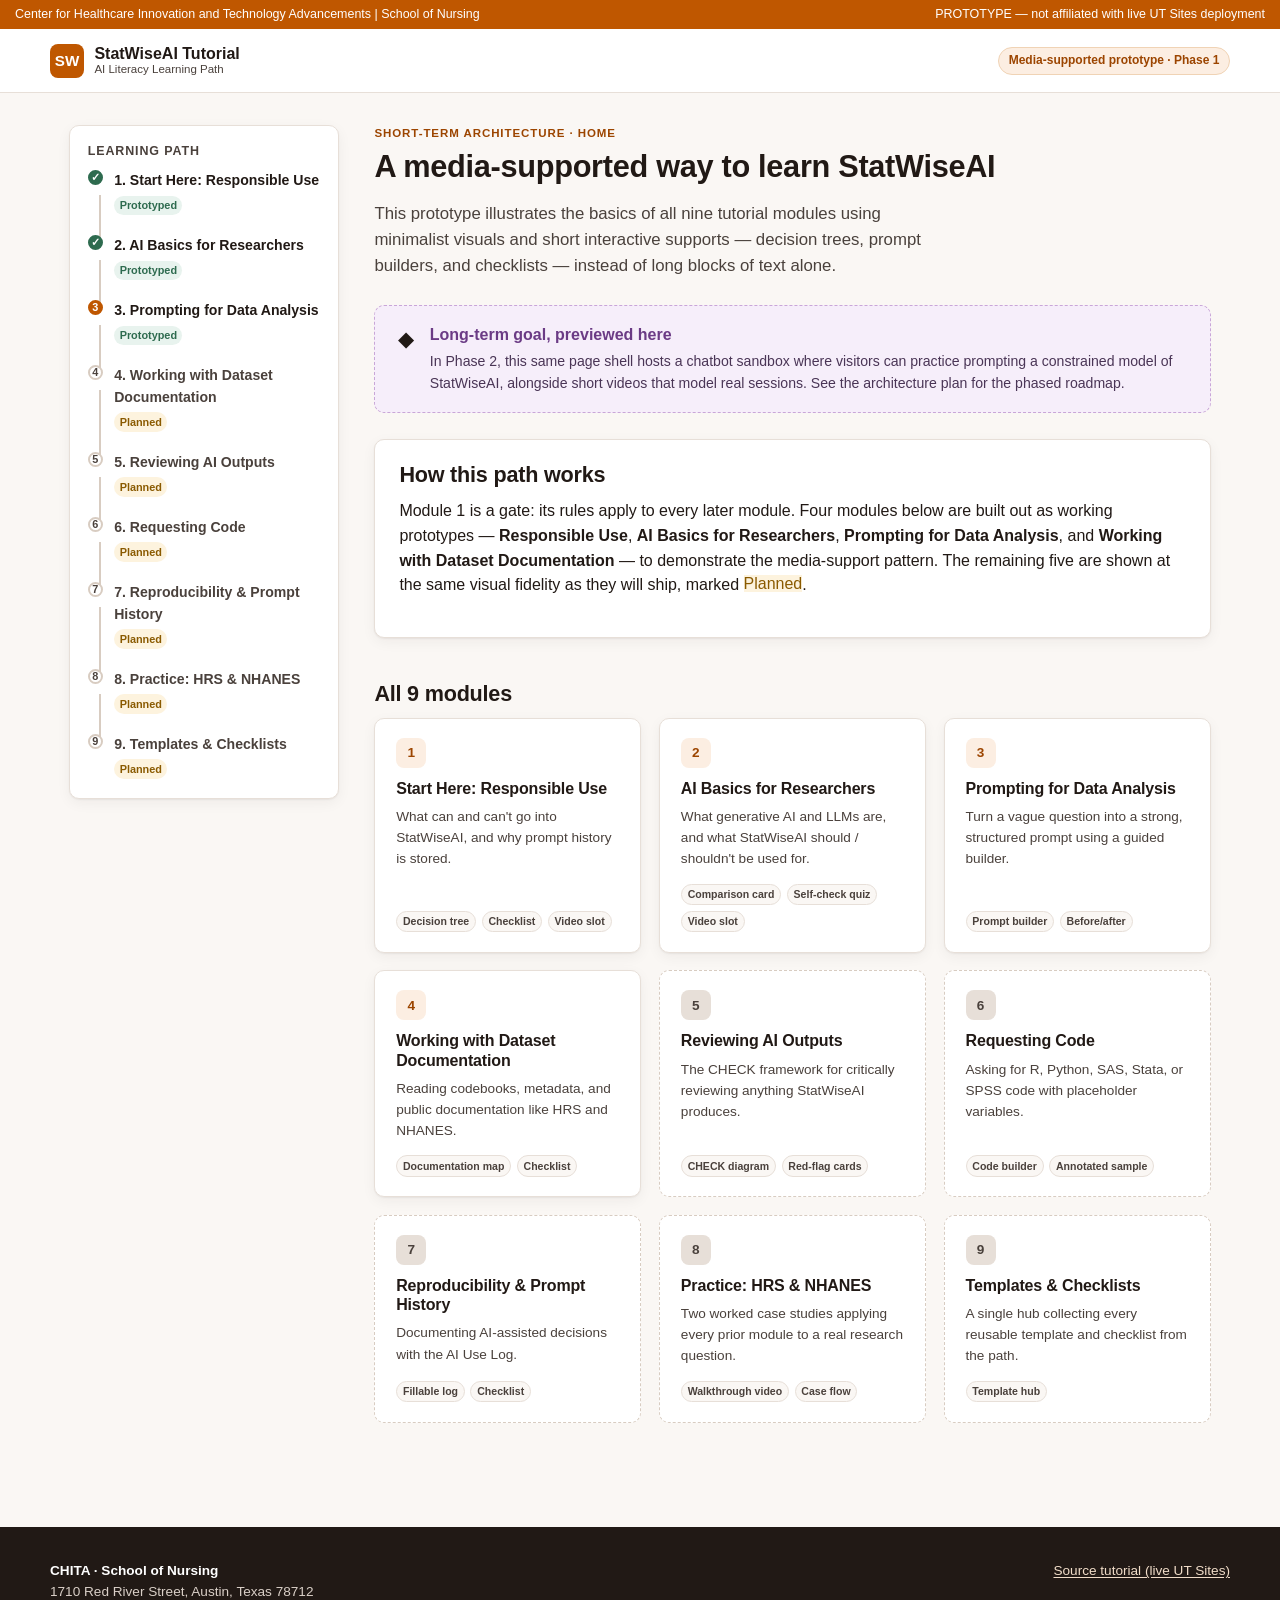
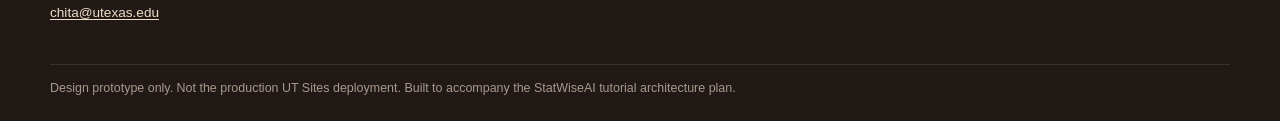
==== commit a25a20c1: "Module 4: Working with Dataset Documentation Adds module-04-documentation.html covering dataset docu" ====
--- a/index.html
+++ b/index.html
@@ -116,7 +116,7 @@
 
     <div class="card">
       <h2>How this path works</h2>
-      <p>Module 1 is a gate: its rules apply to every later module. Two modules below are built out as working prototypes — <strong>Responsible Use</strong> and <strong>Prompting for Data Analysis</strong> — to demonstrate the media-support pattern. The remaining seven are shown at the same visual fidelity as they will ship, marked <span class="tag tag-planned" style="position:relative;top:-1px;">Planned</span>.</p>
+      <p>Module 1 is a gate: its rules apply to every later module. Four modules below are built out as working prototypes — <strong>Responsible Use</strong>, <strong>AI Basics for Researchers</strong>, <strong>Prompting for Data Analysis</strong>, and <strong>Working with Dataset Documentation</strong> — to demonstrate the media-support pattern. The remaining five are shown at the same visual fidelity as they will ship, marked <span class="tag tag-planned" style="position:relative;top:-1px;">Planned</span>.</p>
     </div>
 
     <h2 style="margin-top:2em;">All 9 modules</h2>
@@ -143,12 +143,12 @@
         <div class="media-tags"><span class="media-tag">Prompt builder</span><span class="media-tag">Before/after</span></div>
       </a>
 
-      <div class="module-card disabled">
+      <a class="module-card" href="module-04-documentation.html">
         <span class="num">4</span>
         <h3>Working with Dataset Documentation</h3>
         <p>Reading codebooks, metadata, and public documentation like HRS and NHANES.</p>
         <div class="media-tags"><span class="media-tag">Documentation map</span><span class="media-tag">Checklist</span></div>
-      </div>
+      </a>
 
       <div class="module-card disabled">
         <span class="num">5</span>
--- a/assets/styles.css
+++ b/assets/styles.css
@@ -193,6 +193,7 @@
 }
 .tag.tag-built { background: var(--success-tint); color: var(--success); }
 .tag.tag-planned { background: var(--warn-tint); color: var(--warn); }
+.tag.tag-caution { background: var(--warn-tint); color: var(--warn); }
 
 /* ---------- Main content ---------- */
 main.content { min-width: 0; }
@@ -246,6 +247,88 @@
 }
 .checklist label { cursor: pointer; }
 .checklist li.checked label { color: var(--ink-soft); text-decoration: line-through; text-decoration-color: var(--line-strong); }
+
+/* ---------- Checklist + worked example + free-text answer per item (module 4) ---------- */
+.checklist-examples li {
+  display: grid; grid-template-columns: 1.15fr 1fr; grid-template-areas: "q ex" "input input";
+  gap: .3em 1.4em; align-items: start; padding: .85em 0;
+}
+@media (max-width: 640px) {
+  .checklist-examples li { grid-template-columns: 1fr; grid-template-areas: "q" "ex" "input"; gap: .5em; }
+}
+.checklist-examples .dc-q { grid-area: q; display: flex; align-items: flex-start; gap: .7em; }
+.checklist-examples .dc-q input[type=checkbox] { margin-top: .2em; width: 18px; height: 18px; accent-color: var(--ut-orange); flex-shrink: 0; }
+.checklist-examples .dc-ex {
+  grid-area: ex; background: var(--paper); border: 1px solid var(--line); border-radius: var(--radius-sm);
+  padding: .5em .75em; font-size: .84rem; color: var(--ink-soft);
+}
+.checklist-examples .dc-ex-tag {
+  display: block; font-size: .66rem; font-weight: 700; text-transform: uppercase;
+  letter-spacing: .05em; color: var(--ut-orange-dark); margin-bottom: .15em;
+}
+.checklist-examples .dc-input { grid-area: input; margin-top: .3em; }
+.checklist-examples .dc-input label {
+  display: block; font-size: .7rem; font-weight: 700; text-transform: uppercase;
+  letter-spacing: .04em; color: var(--ink-soft); margin-bottom: .25em;
+}
+.checklist-examples .dc-input textarea {
+  width: 100%; min-height: 2.6em; resize: vertical; font: inherit; font-size: .88rem;
+  padding: .5em .65em; border: 1px solid var(--line); border-radius: var(--radius-sm); background: var(--paper);
+}
+
+/* Visually distinct card treatment so the checklist stands apart from other cards */
+.card.doc-checklist { background: var(--ut-orange-tint); border-top: 4px solid var(--ut-orange); }
+.card.doc-checklist h2 { color: var(--ut-orange-dark); }
+
+/* ---------- Quick self-check: function-select quiz (Module 2) ---------- */
+.fn-select-list { list-style: none; margin: 0; padding: 0; }
+.fn-select-list li { padding: .6em .7em; border-bottom: 1px solid var(--line); border-radius: var(--radius-sm); }
+.fn-select-list li:last-child { border-bottom: none; }
+.fn-row { display: flex; align-items: flex-start; gap: .7em; }
+.fn-select-list input[type=checkbox] {
+  margin-top: .2em; width: 18px; height: 18px; accent-color: var(--ut-orange); flex-shrink: 0;
+}
+.fn-select-list label { cursor: pointer; }
+.fn-result { margin: .35em 0 0 2.1em; font-size: .82rem; font-weight: 600; min-height: 1em; }
+.fn-select-list li.fn-right { background: var(--success-tint); }
+.fn-select-list li.fn-right .fn-result { color: var(--success); }
+.fn-select-list li.fn-wrong { background: #FBEAE8; }
+.fn-select-list li.fn-wrong .fn-result { color: #A3332B; }
+#fn-feedback { font-weight: 700; margin: .8em 0 0; }
+#self-check-confirm { margin-top: 1.4em; padding-top: 1.2em; border-top: 1px solid var(--line); }
+
+/* ---------- Confidence demo: flip-card widget (Module 2) ---------- */
+/* Deliberately 2D only (scaleX squeeze), not a 3D perspective/rotateY flip:
+   a 3D transform + preserve-3d + backface-visibility on a focusable button
+   was found (live Safari + VoiceOver test) to break Tab-key keyboard
+   navigation between the two cards in WebKit. This rebuild uses a single
+   content region per button (no stacked front/back nodes, no aria-hidden
+   sync needed) so there is nothing for that class of bug to attach to. */
+.cd-counter { font-size: .8rem; color: var(--ink-soft); font-weight: 700; margin: 0; }
+.cd-prompt { font-weight: 700; margin: .3em 0 0; }
+.cd-pair { display: grid; grid-template-columns: 1fr 1fr; gap: 1.2em; margin: 1em 0; }
+@media (max-width: 720px) { .cd-pair { grid-template-columns: 1fr; } }
+.cd-choice {
+  display: block; width: 100%; min-height: 12em;
+  border: 1.5px solid var(--line-strong); border-radius: var(--radius);
+  background: var(--paper); cursor: pointer; padding: 1em 1.1em; text-align: left;
+  font-family: var(--font); transition: transform .22s ease;
+}
+.cd-choice.cd-squeezing { transform: scaleX(0.04); }
+.cd-choice:disabled { cursor: default; }
+.cd-choice:focus-visible { outline: 3px solid var(--focus); outline-offset: 2px; }
+.cd-face { display: block; font-size: .92rem; color: var(--ink); }
+.cd-face strong { display: block; margin-bottom: .4em; }
+.cd-choice.cd-right { background: var(--success-tint); }
+.cd-choice.cd-right .cd-face { color: var(--success); font-weight: 600; }
+.cd-choice.cd-wrong { background: #FBEAE8; }
+.cd-choice.cd-wrong .cd-face { color: #A3332B; font-weight: 600; }
+.cd-label { display: block; font-size: .75rem; font-weight: 700; text-transform: uppercase; letter-spacing: .04em; color: var(--ink-soft); margin-bottom: .3em; }
+.cd-feedback { font-weight: 700; margin: .8em 0; min-height: 1.2em; }
+
+@media (prefers-reduced-motion: reduce) {
+  .cd-choice { transition: none; }
+}
 
 /* ---------- Prompt anatomy diagram (recommended prompt structure) ---------- */
 .prompt-anatomy {
@@ -297,6 +380,19 @@
 }
 .pa-pop p { margin: 0 0 .4em; }
 .pa-pop p:last-child { margin-bottom: 0; }
+.pa-pop blockquote { margin: .5em 0; padding-left: .8em; border-left: 2px solid var(--line-strong); font-style: italic; }
+.pa-pop ul { margin: .3em 0 .4em; padding-left: 1.1em; }
+
+/* Visually hidden but still exposed to assistive tech -- standard clip-based
+   technique (WCAG technique C7/G94), distinct from display:none/hidden,
+   which DO get removed from the accessibility tree. Used to force-announce
+   disclosure-panel content on expand, since toggling `hidden` on an
+   already-present, unchanged text node isn't a reliable aria-live trigger
+   across browsers/AT on its own. */
+.sr-only {
+  position: absolute; width: 1px; height: 1px; padding: 0; margin: -1px;
+  overflow: hidden; clip: rect(0, 0, 0, 0); white-space: nowrap; border: 0;
+}
 
 /* ---------- Fragment popups (checklist item -> exact prompt text) ---------- */
 .frag-item { flex: 1; min-width: 0; }
@@ -412,6 +508,68 @@
 .compare .strong h3 { color: var(--success); }
 .compare blockquote { margin: 0; font-style: italic; font-size: .92rem; }
 
+/* ---------- Doc map: big-number lead-in + full-width banded sections (module 4) ---------- */
+.stat-lead { display: flex; flex-wrap: wrap; align-items: baseline; gap: .5em .7em; margin: .2em 0 1.2em; }
+.stat-num { font-size: 2.1rem; font-weight: 800; color: var(--ut-orange); line-height: 1; }
+.stat-text { font-size: .95rem; color: var(--ink-soft); font-weight: 600; }
+.stat-arrow { font-size: 1.3rem; color: var(--line-strong); align-self: center; }
+
+.doc-band { border-radius: var(--radius); padding: 1em 1.2em; margin-bottom: 1em; }
+.doc-band:last-child { margin-bottom: 0; }
+.doc-band h3 { margin: 0 0 .5em; font-size: .95rem; }
+.doc-band ul { margin: 0; padding-left: 1.2em; }
+.doc-band-provide { background: var(--paper-alt); border: 1px solid var(--line); border-left: 4px solid var(--line-strong); }
+.doc-band-help { background: var(--ut-orange-tint); border: 1px solid var(--line); border-left: 4px solid var(--ut-orange); }
+.doc-band-help h3 { color: var(--ut-orange-dark); }
+
+.doc-subgroup { margin-top: 1em; }
+.doc-subgroup:first-child { margin-top: .3em; }
+.doc-subgroup h4 { font-size: .78rem; text-transform: uppercase; letter-spacing: .04em; color: var(--ink-soft); margin: 0 0 .4em; }
+.doc-subgroup ul { margin: 0; padding-left: 1.2em; }
+
+/* CSS multi-column, not grid: lets the browser balance column height by content
+   volume (browsers default to column-fill:balance for an unfragmented container),
+   rather than forcing a fixed left/right split that ignores how many items are in
+   each sub-group. break-inside:avoid keeps each sub-group whole within one column. */
+.doc-subgrid { columns: 2; column-gap: 1.6em; margin-top: .3em; }
+.doc-subgrid .doc-subgroup { margin-top: 0; margin-bottom: 1.1em; break-inside: avoid; }
+.doc-subgrid .doc-subgroup:last-child { margin-bottom: 0; }
+@media (max-width: 640px) { .doc-subgrid { columns: 1; } }
+
+/* ---------- Flow diagram (concept infographics, e.g. module 2) ---------- */
+.flow-diagram { display: flex; flex-direction: column; align-items: stretch; gap: .2em; margin: 1em 0; }
+.flow-step {
+  background: var(--paper-alt); border: 1px solid var(--line);
+  border-radius: var(--radius); padding: .9em 1.1em; text-align: center;
+}
+.flow-step-risk { background: var(--warn-tint); border-color: #F0DDA6; }
+.flow-label { margin: 0; font-weight: 700; font-size: .92rem; color: var(--ink); }
+.flow-chips { display: flex; flex-wrap: wrap; justify-content: center; gap: .4em; margin-top: .6em; }
+.flow-chip {
+  font-size: .76rem; font-weight: 600; background: var(--paper); border: 1px solid var(--line-strong);
+  border-radius: 999px; padding: .25em .75em; color: var(--ink-soft);
+}
+.flow-arrow { text-align: center; font-size: 1.1rem; color: var(--line-strong); line-height: 1; }
+
+/* ---------- Flow-mini (prompt -> processing -> output, inside .compare columns) ---------- */
+.flow-mini { display: flex; flex-direction: column; gap: .5em; margin-top: .7em; }
+.flow-mini-step {
+  display: block; font-size: .82rem; background: var(--paper); border: 1px solid var(--line);
+  border-radius: var(--radius-sm); padding: .5em .7em; color: var(--ink-soft);
+}
+.flow-mini-result { font-weight: 700; color: var(--ink); }
+.flow-mini-arrow { display: block; text-align: center; font-size: .9rem; color: var(--line-strong); }
+
+/* ---------- Phase-grouped disclosure quiz (module 2 "can/can't help" reuse of .pa-toggle) ---------- */
+.phase-group { margin-top: 1.4em; }
+.phase-group:first-of-type { margin-top: .3em; }
+.phase-group h3 { display: flex; align-items: center; gap: .5em; font-size: .95rem; margin-bottom: .6em; }
+.pa-list { display: flex; flex-direction: column; gap: .6em; }
+.pa-pop.pa-pop-ok { border-left-color: var(--success); }
+.pa-pop.pa-pop-no { border-left-color: #A3332B; }
+.pa-pop-ok strong { color: var(--success); }
+.pa-pop-no strong { color: #A3332B; }
+
 /* ---------- CHECK framework diagram (module 5 preview) ---------- */
 .check-grid { display: grid; grid-template-columns: repeat(5, 1fr); gap: .7em; }
 @media (max-width: 880px) { .check-grid { grid-template-columns: repeat(2, 1fr); } }
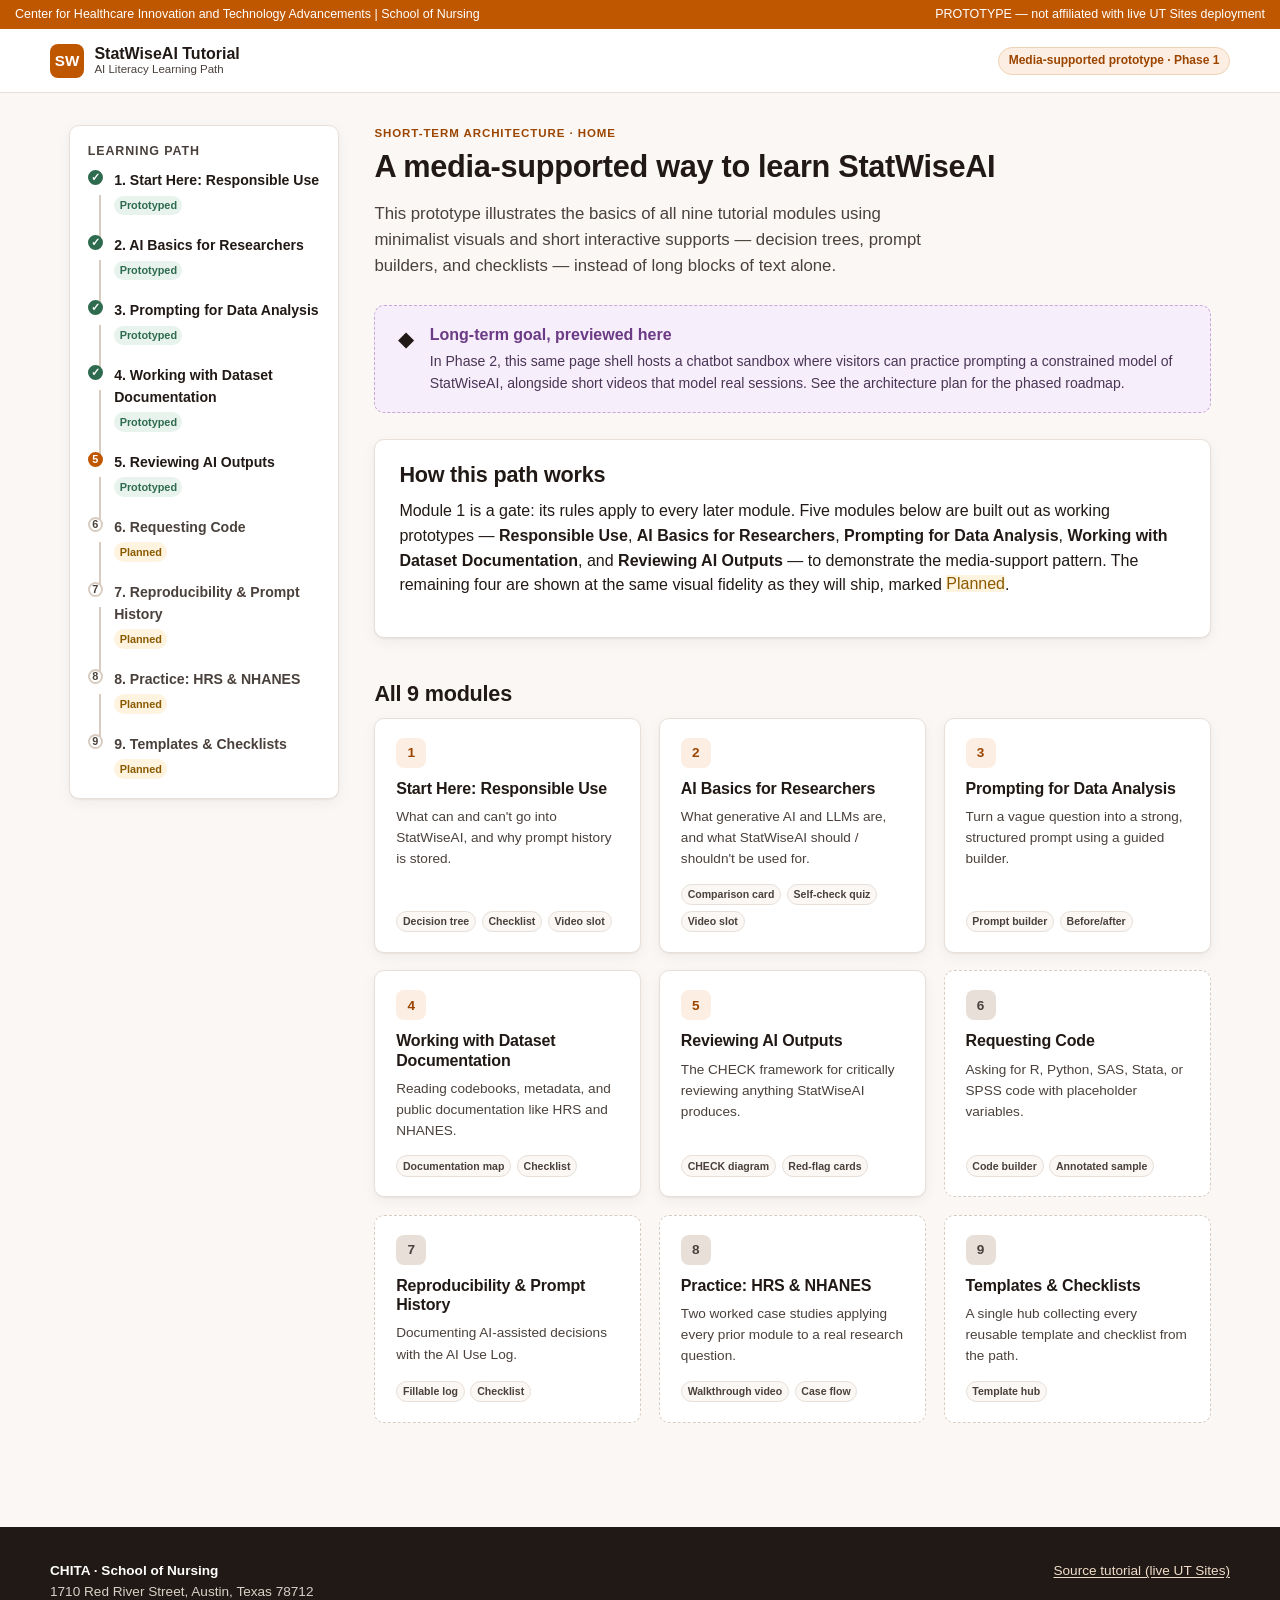
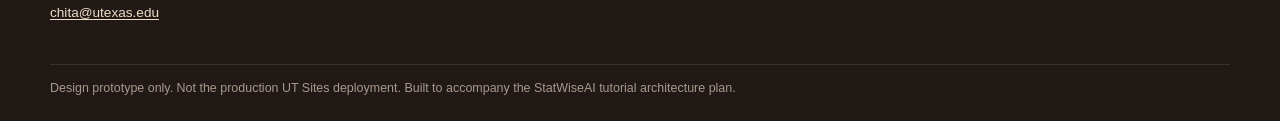
==== commit a39eaf32: "Module 5: Reviewing AI Outputs — CHECK framework, red-flag scenario quiz, follow-up prompts - CHECK " ====
--- a/index.html
+++ b/index.html
@@ -47,25 +47,25 @@
           <span class="tag tag-built">Prototyped</span>
         </span>
       </li>
+      <li class="done">
+        <span class="step-dot" aria-hidden="true">✓</span>
+        <span class="step-body">
+          <a class="step-label" href="module-03-prompting.html">3. Prompting for Data Analysis</a>
+          <span class="tag tag-built">Prototyped</span>
+        </span>
+      </li>
+      <li class="done">
+        <span class="step-dot" aria-hidden="true">✓</span>
+        <span class="step-body">
+          <a class="step-label" href="module-04-documentation.html">4. Working with Dataset Documentation</a>
+          <span class="tag tag-built">Prototyped</span>
+        </span>
+      </li>
       <li class="active">
-        <span class="step-dot" aria-hidden="true">3</span>
-        <span class="step-body">
-          <a class="step-label" href="module-03-prompting.html">3. Prompting for Data Analysis</a>
-          <span class="tag tag-built">Prototyped</span>
-        </span>
-      </li>
-      <li class="locked">
-        <span class="step-dot" aria-hidden="true">4</span>
-        <span class="step-body">
-          <span class="step-label">4. Working with Dataset Documentation</span>
-          <span class="tag tag-planned">Planned</span>
-        </span>
-      </li>
-      <li class="locked">
         <span class="step-dot" aria-hidden="true">5</span>
         <span class="step-body">
-          <span class="step-label">5. Reviewing AI Outputs</span>
-          <span class="tag tag-planned">Planned</span>
+          <a class="step-label" href="module-05-reviewing-outputs.html">5. Reviewing AI Outputs</a>
+          <span class="tag tag-built">Prototyped</span>
         </span>
       </li>
       <li class="locked">
@@ -116,7 +116,7 @@
 
     <div class="card">
       <h2>How this path works</h2>
-      <p>Module 1 is a gate: its rules apply to every later module. Four modules below are built out as working prototypes — <strong>Responsible Use</strong>, <strong>AI Basics for Researchers</strong>, <strong>Prompting for Data Analysis</strong>, and <strong>Working with Dataset Documentation</strong> — to demonstrate the media-support pattern. The remaining five are shown at the same visual fidelity as they will ship, marked <span class="tag tag-planned" style="position:relative;top:-1px;">Planned</span>.</p>
+      <p>Module 1 is a gate: its rules apply to every later module. Five modules below are built out as working prototypes — <strong>Responsible Use</strong>, <strong>AI Basics for Researchers</strong>, <strong>Prompting for Data Analysis</strong>, <strong>Working with Dataset Documentation</strong>, and <strong>Reviewing AI Outputs</strong> — to demonstrate the media-support pattern. The remaining four are shown at the same visual fidelity as they will ship, marked <span class="tag tag-planned" style="position:relative;top:-1px;">Planned</span>.</p>
     </div>
 
     <h2 style="margin-top:2em;">All 9 modules</h2>
@@ -150,12 +150,12 @@
         <div class="media-tags"><span class="media-tag">Documentation map</span><span class="media-tag">Checklist</span></div>
       </a>
 
-      <div class="module-card disabled">
+      <a class="module-card" href="module-05-reviewing-outputs.html">
         <span class="num">5</span>
         <h3>Reviewing AI Outputs</h3>
         <p>The CHECK framework for critically reviewing anything StatWiseAI produces.</p>
         <div class="media-tags"><span class="media-tag">CHECK diagram</span><span class="media-tag">Red-flag cards</span></div>
-      </div>
+      </a>
 
       <div class="module-card disabled">
         <span class="num">6</span>
--- a/assets/styles.css
+++ b/assets/styles.css
@@ -570,15 +570,45 @@
 .pa-pop-ok strong { color: var(--success); }
 .pa-pop-no strong { color: #A3332B; }
 
-/* ---------- CHECK framework diagram (module 5 preview) ---------- */
+/* ---------- CHECK framework diagram (module 5) ---------- */
 .check-grid { display: grid; grid-template-columns: repeat(5, 1fr); gap: .7em; }
 @media (max-width: 880px) { .check-grid { grid-template-columns: repeat(2, 1fr); } }
+/* The 5 .pa-toggle buttons are direct grid children (one per column, row 1).
+   The 5 .pa-pop panels are ALSO direct grid children, not nested inside a
+   per-column wrapper -- each explicitly spans the full row width, so an
+   expanded panel gets the entire row's width to work with instead of being
+   squeezed into 1/5 of it. Hidden panels (`hidden` attribute -> display:none)
+   don't occupy a grid row at all; only the currently-open one(s) do, stacking
+   in DOM order beneath the button row. No JS change needed -- this relies
+   only on standard grid item placement, not :has() or any newer selector. */
+.check-grid > .pa-pop { grid-column: 1 / -1; }
+/* Module 3's .pa-toggle right padding (1.1em) was sized for icon+title buttons,
+   where the icon pushes the title down a row before it reaches the indicator's
+   corner. Check-grid's buttons are title-only, sitting in the same vertical
+   band as the indicator, so long titles ("E — Evidence and standards") ran
+   under the "+" glyph. Reserve exactly the indicator's own footprint
+   (1.4em width + .8em right offset = 2.2em) so text always wraps clear of it. */
+.check-grid .pa-toggle { padding-right: 2.2em; }
+
+/* ---------- Red-flag scenario quiz (module 5) ---------- */
+.rf-quiz { margin-top: 1.6em; }
+.rf-quiz:first-of-type { margin-top: .4em; }
+.rf-quiz h3 { font-size: .95rem; margin-bottom: .3em; }
+.rf-feedback { font-weight: 700; margin: .6em 0 0; min-height: 1.2em; }
+
+.rf-table { width: 100%; border-collapse: collapse; margin-top: .3em; font-size: .9rem; }
+.rf-table th, .rf-table td { text-align: left; padding: .6em .8em; border-bottom: 1px solid var(--line); vertical-align: top; }
+.rf-table th { background: var(--ut-orange-tint); color: var(--ut-orange-dark); font-size: .78rem; text-transform: uppercase; letter-spacing: .04em; }
+.rf-table tr:last-child td { border-bottom: none; }
 .check-letter {
   background: var(--paper-alt); border: 1px solid var(--line); border-radius: var(--radius);
   padding: 1em .8em; text-align: center;
 }
 .check-letter .big { font-size: 1.6rem; font-weight: 800; color: var(--ut-orange); display: block; }
 .check-letter .label { font-size: .78rem; font-weight: 700; margin-top: .3em; display: block; }
+/* .check-letter is unused by module-05-reviewing-outputs.html (superseded by
+   the .pa-toggle/.pa-pop disclosure treatment above) -- left in place rather
+   than pruned, since removing CSS isn't this pass's call to make. */
 
 /* ---------- Module grid on home ---------- */
 .module-grid { display: grid; grid-template-columns: repeat(3, 1fr); gap: 1.1em; }
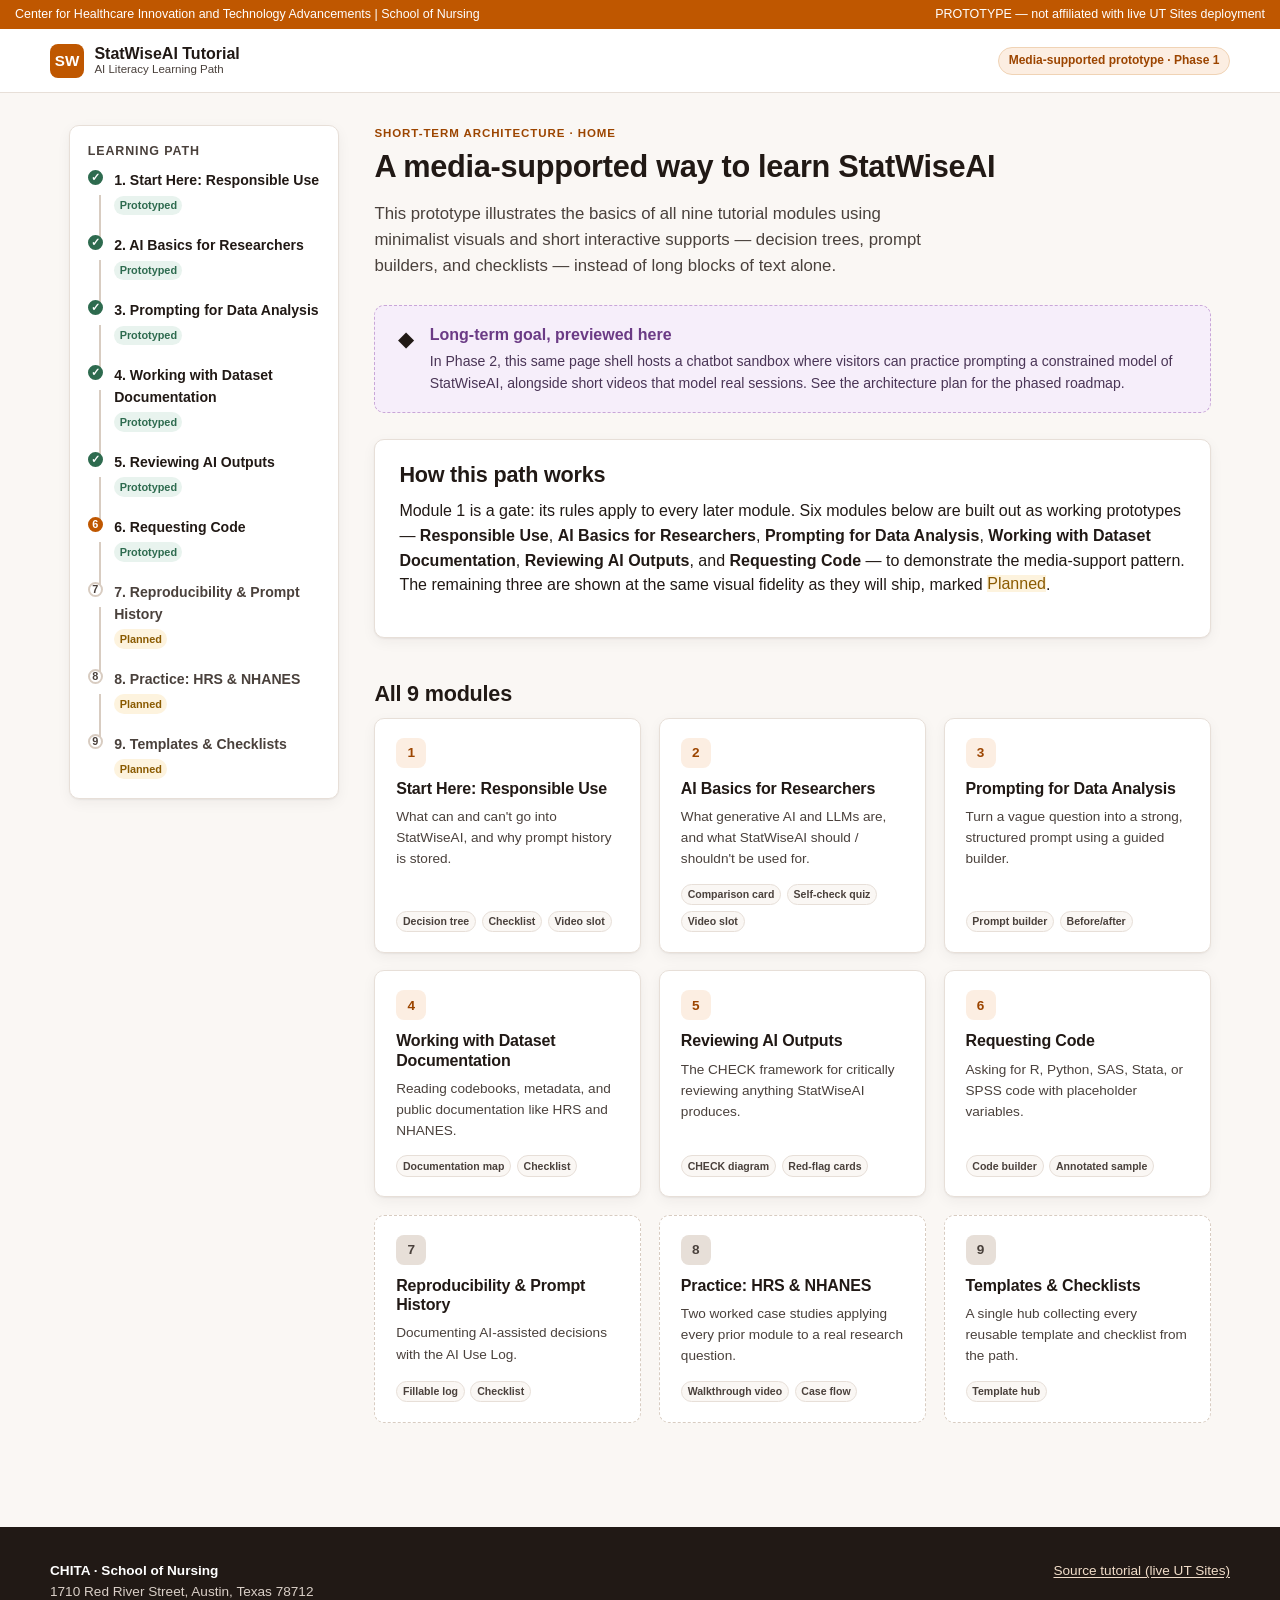
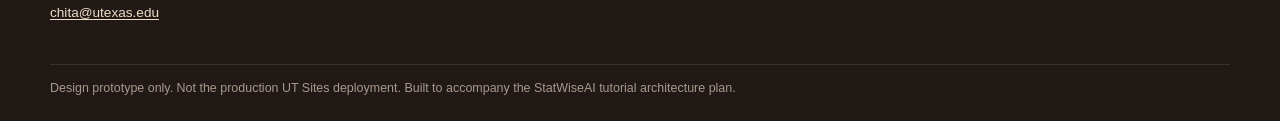
==== commit 0fe19ca1: "Module 6: Requesting Code in R, Python, SAS, Stata, or SPSS - "What to include" 9-item list as a pro" ====
--- a/index.html
+++ b/index.html
@@ -61,18 +61,18 @@
           <span class="tag tag-built">Prototyped</span>
         </span>
       </li>
+      <li class="done">
+        <span class="step-dot" aria-hidden="true">✓</span>
+        <span class="step-body">
+          <a class="step-label" href="module-05-reviewing-outputs.html">5. Reviewing AI Outputs</a>
+          <span class="tag tag-built">Prototyped</span>
+        </span>
+      </li>
       <li class="active">
-        <span class="step-dot" aria-hidden="true">5</span>
-        <span class="step-body">
-          <a class="step-label" href="module-05-reviewing-outputs.html">5. Reviewing AI Outputs</a>
-          <span class="tag tag-built">Prototyped</span>
-        </span>
-      </li>
-      <li class="locked">
         <span class="step-dot" aria-hidden="true">6</span>
         <span class="step-body">
-          <span class="step-label">6. Requesting Code</span>
-          <span class="tag tag-planned">Planned</span>
+          <a class="step-label" href="module-06-requesting-code.html">6. Requesting Code</a>
+          <span class="tag tag-built">Prototyped</span>
         </span>
       </li>
       <li class="locked">
@@ -116,7 +116,7 @@
 
     <div class="card">
       <h2>How this path works</h2>
-      <p>Module 1 is a gate: its rules apply to every later module. Five modules below are built out as working prototypes — <strong>Responsible Use</strong>, <strong>AI Basics for Researchers</strong>, <strong>Prompting for Data Analysis</strong>, <strong>Working with Dataset Documentation</strong>, and <strong>Reviewing AI Outputs</strong> — to demonstrate the media-support pattern. The remaining four are shown at the same visual fidelity as they will ship, marked <span class="tag tag-planned" style="position:relative;top:-1px;">Planned</span>.</p>
+      <p>Module 1 is a gate: its rules apply to every later module. Six modules below are built out as working prototypes — <strong>Responsible Use</strong>, <strong>AI Basics for Researchers</strong>, <strong>Prompting for Data Analysis</strong>, <strong>Working with Dataset Documentation</strong>, <strong>Reviewing AI Outputs</strong>, and <strong>Requesting Code</strong> — to demonstrate the media-support pattern. The remaining three are shown at the same visual fidelity as they will ship, marked <span class="tag tag-planned" style="position:relative;top:-1px;">Planned</span>.</p>
     </div>
 
     <h2 style="margin-top:2em;">All 9 modules</h2>
@@ -157,12 +157,12 @@
         <div class="media-tags"><span class="media-tag">CHECK diagram</span><span class="media-tag">Red-flag cards</span></div>
       </a>
 
-      <div class="module-card disabled">
+      <a class="module-card" href="module-06-requesting-code.html">
         <span class="num">6</span>
         <h3>Requesting Code</h3>
         <p>Asking for R, Python, SAS, Stata, or SPSS code with placeholder variables.</p>
         <div class="media-tags"><span class="media-tag">Code builder</span><span class="media-tag">Annotated sample</span></div>
-      </div>
+      </a>
 
       <div class="module-card disabled">
         <span class="num">7</span>
--- a/assets/styles.css
+++ b/assets/styles.css
@@ -610,6 +610,14 @@
    the .pa-toggle/.pa-pop disclosure treatment above) -- left in place rather
    than pruned, since removing CSS isn't this pass's call to make. */
 
+/* ---------- Categorized checklist groups (module 6 code review checklist) ---------- */
+/* Same spacing values as .rf-quiz/.rf-quiz:first-of-type -- .checklist itself
+   zeroes its own margin, and h3 has no top margin, so consecutive category
+   groups would otherwise sit flush against each other with no visual break. */
+.checklist-group { margin-top: 1.6em; }
+.checklist-group:first-of-type { margin-top: .4em; }
+.checklist-group h3 { margin-bottom: .4em; }
+
 /* ---------- Module grid on home ---------- */
 .module-grid { display: grid; grid-template-columns: repeat(3, 1fr); gap: 1.1em; }
 @media (max-width: 980px) { .module-grid { grid-template-columns: repeat(2, 1fr); } }
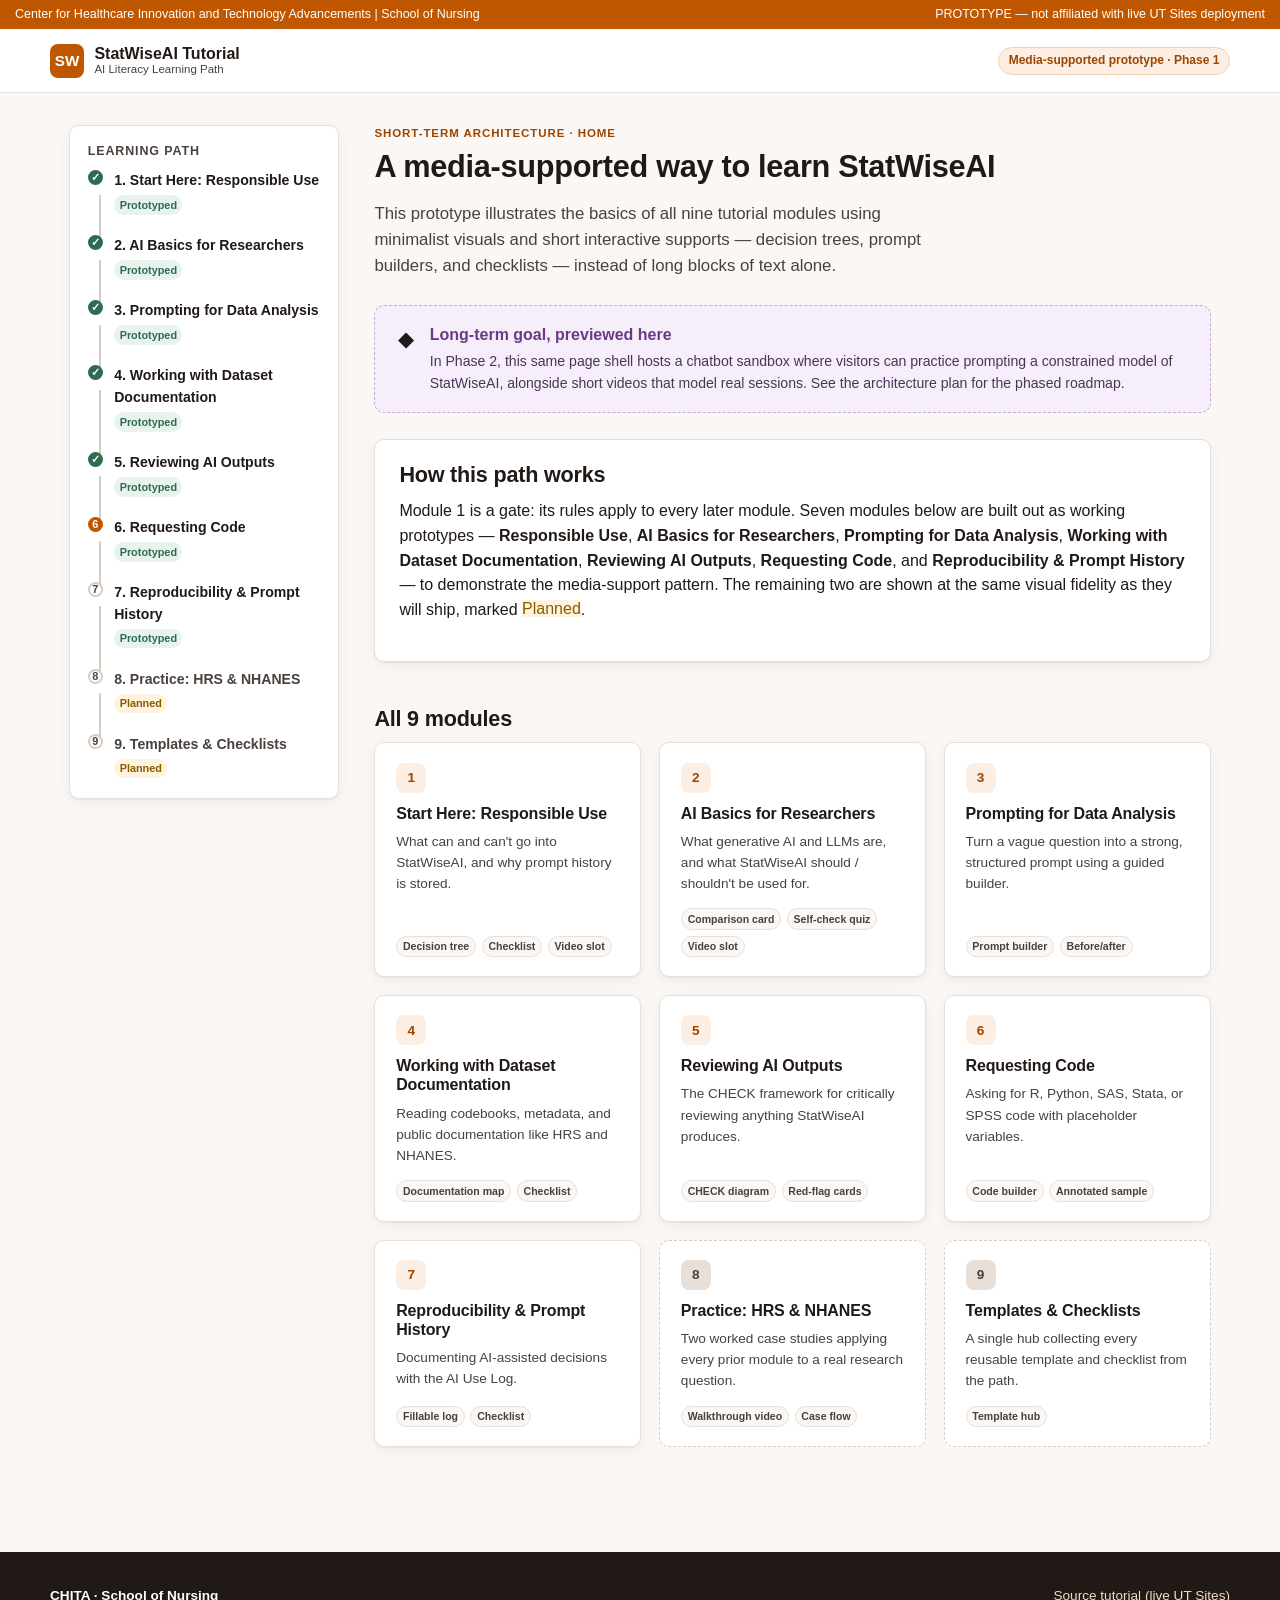
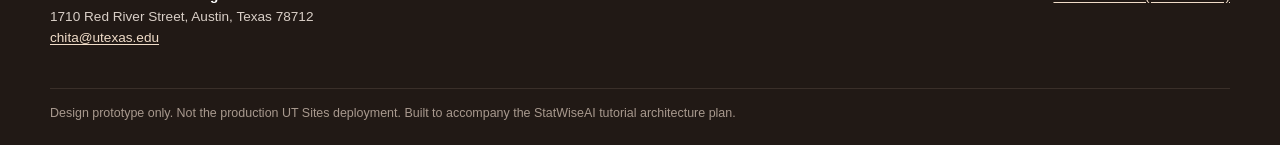
==== commit 1b2182bb: "Module 7: Reproducibility and Prompt History; mobile-friendly nav - Overview + "what should be docum" ====
--- a/index.html
+++ b/index.html
@@ -31,8 +31,8 @@
 
 <div class="shell">
   <nav class="path-nav" aria-label="Tutorial module path">
-    <h2>Learning path</h2>
-    <ol>
+    <h2><button type="button" class="path-nav-toggle" aria-expanded="true" aria-controls="path-nav-list"><span>Learning path</span><span class="path-nav-toggle-icon" aria-hidden="true">▾</span></button></h2>
+    <ol id="path-nav-list">
       <li class="done">
         <span class="step-dot" aria-hidden="true">✓</span>
         <span class="step-body">
@@ -75,11 +75,11 @@
           <span class="tag tag-built">Prototyped</span>
         </span>
       </li>
-      <li class="locked">
+      <li>
         <span class="step-dot" aria-hidden="true">7</span>
         <span class="step-body">
-          <span class="step-label">7. Reproducibility &amp; Prompt History</span>
-          <span class="tag tag-planned">Planned</span>
+          <a class="step-label" href="module-07-reproducibility.html">7. Reproducibility &amp; Prompt History</a>
+          <span class="tag tag-built">Prototyped</span>
         </span>
       </li>
       <li class="locked">
@@ -116,7 +116,7 @@
 
     <div class="card">
       <h2>How this path works</h2>
-      <p>Module 1 is a gate: its rules apply to every later module. Six modules below are built out as working prototypes — <strong>Responsible Use</strong>, <strong>AI Basics for Researchers</strong>, <strong>Prompting for Data Analysis</strong>, <strong>Working with Dataset Documentation</strong>, <strong>Reviewing AI Outputs</strong>, and <strong>Requesting Code</strong> — to demonstrate the media-support pattern. The remaining three are shown at the same visual fidelity as they will ship, marked <span class="tag tag-planned" style="position:relative;top:-1px;">Planned</span>.</p>
+      <p>Module 1 is a gate: its rules apply to every later module. Seven modules below are built out as working prototypes — <strong>Responsible Use</strong>, <strong>AI Basics for Researchers</strong>, <strong>Prompting for Data Analysis</strong>, <strong>Working with Dataset Documentation</strong>, <strong>Reviewing AI Outputs</strong>, <strong>Requesting Code</strong>, and <strong>Reproducibility &amp; Prompt History</strong> — to demonstrate the media-support pattern. The remaining two are shown at the same visual fidelity as they will ship, marked <span class="tag tag-planned" style="position:relative;top:-1px;">Planned</span>.</p>
     </div>
 
     <h2 style="margin-top:2em;">All 9 modules</h2>
@@ -164,12 +164,12 @@
         <div class="media-tags"><span class="media-tag">Code builder</span><span class="media-tag">Annotated sample</span></div>
       </a>
 
-      <div class="module-card disabled">
+      <a class="module-card" href="module-07-reproducibility.html">
         <span class="num">7</span>
         <h3>Reproducibility &amp; Prompt History</h3>
         <p>Documenting AI-assisted decisions with the AI Use Log.</p>
         <div class="media-tags"><span class="media-tag">Fillable log</span><span class="media-tag">Checklist</span></div>
-      </div>
+      </a>
 
       <div class="module-card disabled">
         <span class="num">8</span>
--- a/assets/styles.css
+++ b/assets/styles.css
@@ -154,12 +154,36 @@
   padding: 1.1em;
   box-shadow: var(--shadow);
 }
-.path-nav h2 {
-  font-size: .78rem;
-  text-transform: uppercase;
-  letter-spacing: .07em;
-  color: var(--ink-soft);
-  margin-bottom: .9em;
+.path-nav h2 { margin: 0; }
+/* Toggle button carries the heading's old visual styling (font-size, uppercase,
+   color) since the clickable element -- not a plain <h2> -- has to be the thing
+   a screen reader announces as expandable. Desktop keeps the list permanently
+   open (see the media query below), so the toggle looks and behaves like inert
+   text there; only below the .shell single-column breakpoint does it become a
+   real collapse control. This is what makes the nav mobile-friendly: on a phone
+   the 9-item list no longer occupies the full viewport before any page content
+   is reachable -- it starts collapsed to one line. */
+.path-nav-toggle {
+  display: flex; align-items: center; justify-content: space-between; gap: .5em;
+  width: 100%; background: none; border: 0; padding: 0; margin: 0 0 .9em;
+  font: inherit; text-align: left; cursor: default;
+  font-size: .78rem; text-transform: uppercase; letter-spacing: .07em;
+  color: var(--ink-soft); font-weight: 700;
+}
+.path-nav-toggle-icon { display: none; font-size: 1rem; line-height: 1; transition: transform .2s ease; }
+.path-nav-toggle[aria-expanded="true"] .path-nav-toggle-icon { transform: rotate(180deg); }
+/* Placed after the base .path-nav/.path-nav-toggle-icon rules above (not
+   grouped into the earlier .shell breakpoint block) so these overrides win
+   the cascade at equal specificity -- source order, not just the media
+   condition, decides the winner here. Below this width the nav sits above
+   page content in normal flow (not beside it), so a sticky position would
+   make the whole 9-item list -- or even just the collapsed toggle bar --
+   float over content while scrolling. */
+@media (max-width: 880px) {
+  .path-nav { position: static; top: auto; }
+  .path-nav-toggle { cursor: pointer; }
+  .path-nav-toggle-icon { display: inline-block; }
+  .path-nav-toggle:hover { color: var(--ut-orange-dark); }
 }
 .path-nav ol { list-style: none; margin: 0; padding: 0; }
 .path-nav li {
@@ -618,6 +642,41 @@
 .checklist-group:first-of-type { margin-top: .4em; }
 .checklist-group h3 { margin-bottom: .4em; }
 
+/* ---------- Reproducibility checklist: 2-column layout (module 7) ---------- */
+/* Base .checklist/.data-checklist progress-bar behavior is unchanged (shared
+   app.js wiring); this modifier only changes the <ul>'s own layout to 2
+   columns, same reuse-over-reinvention approach as .checklist-group (module 6). */
+.checklist-2col { display: grid; grid-template-columns: 1fr 1fr; column-gap: 2em; }
+@media (max-width: 640px) { .checklist-2col { grid-template-columns: 1fr; } }
+.checklist-2col li { border-bottom: 1px solid var(--line); }
+/* Superscript cross-references point into the AI Use Log field legend below --
+   real <a href> to a legend id, not decorative, so it's keyboard/AT-navigable
+   like a footnote rather than a plain visual mark. */
+.checklist label sup, .pb-field label sup { margin-left: .3em; }
+.checklist sup a, .pb-field label sup a { color: var(--ut-orange-dark); text-decoration: none; font-weight: 700; }
+.checklist sup a:hover, .pb-field label sup a:hover { text-decoration: underline; }
+.ul-field-legend { list-style: none; margin: .8em 0 0; padding: 0; display: flex; flex-wrap: wrap; gap: .4em .9em; font-size: .78rem; color: var(--ink-soft); }
+.ul-field-legend li { display: flex; gap: .3em; }
+.ul-field-legend sup { font-weight: 700; color: var(--ut-orange-dark); }
+
+/* ---------- Prompt-history + documentation-layers mini diagram (module 7) ---------- */
+/* Illustrative infographic built from existing card/typography primitives --
+   not a new widget type, same classification as .flow-mini (module 3). */
+.history-layers { display: grid; grid-template-columns: 1fr 1fr; gap: 1.5em; margin: 1em 0; }
+@media (max-width: 720px) { .history-layers { grid-template-columns: 1fr; } }
+.history-layers h3 { font-size: .78rem; text-transform: uppercase; letter-spacing: .04em; color: var(--ink-soft); margin-bottom: .6em; }
+.history-strip { list-style: none; margin: 0; padding: 0; display: flex; flex-direction: column; gap: .5em; }
+.history-strip li {
+  font-family: ui-monospace, SFMono-Regular, Menlo, Consolas, monospace; font-size: .8rem;
+  background: var(--paper-alt); border: 1px solid var(--line); border-left: 3px solid var(--ut-orange);
+  border-radius: 0 var(--radius-sm) var(--radius-sm) 0; padding: .5em .7em; color: var(--ink-soft);
+}
+.layers-stack { display: flex; flex-direction: column; gap: .5em; }
+.layer-card {
+  background: var(--paper-alt); border: 1px solid var(--line-strong); border-radius: var(--radius-sm);
+  padding: .6em .9em; font-weight: 600; font-size: .85rem; text-align: center; color: var(--ink);
+}
+
 /* ---------- Module grid on home ---------- */
 .module-grid { display: grid; grid-template-columns: repeat(3, 1fr); gap: 1.1em; }
 @media (max-width: 980px) { .module-grid { grid-template-columns: repeat(2, 1fr); } }
